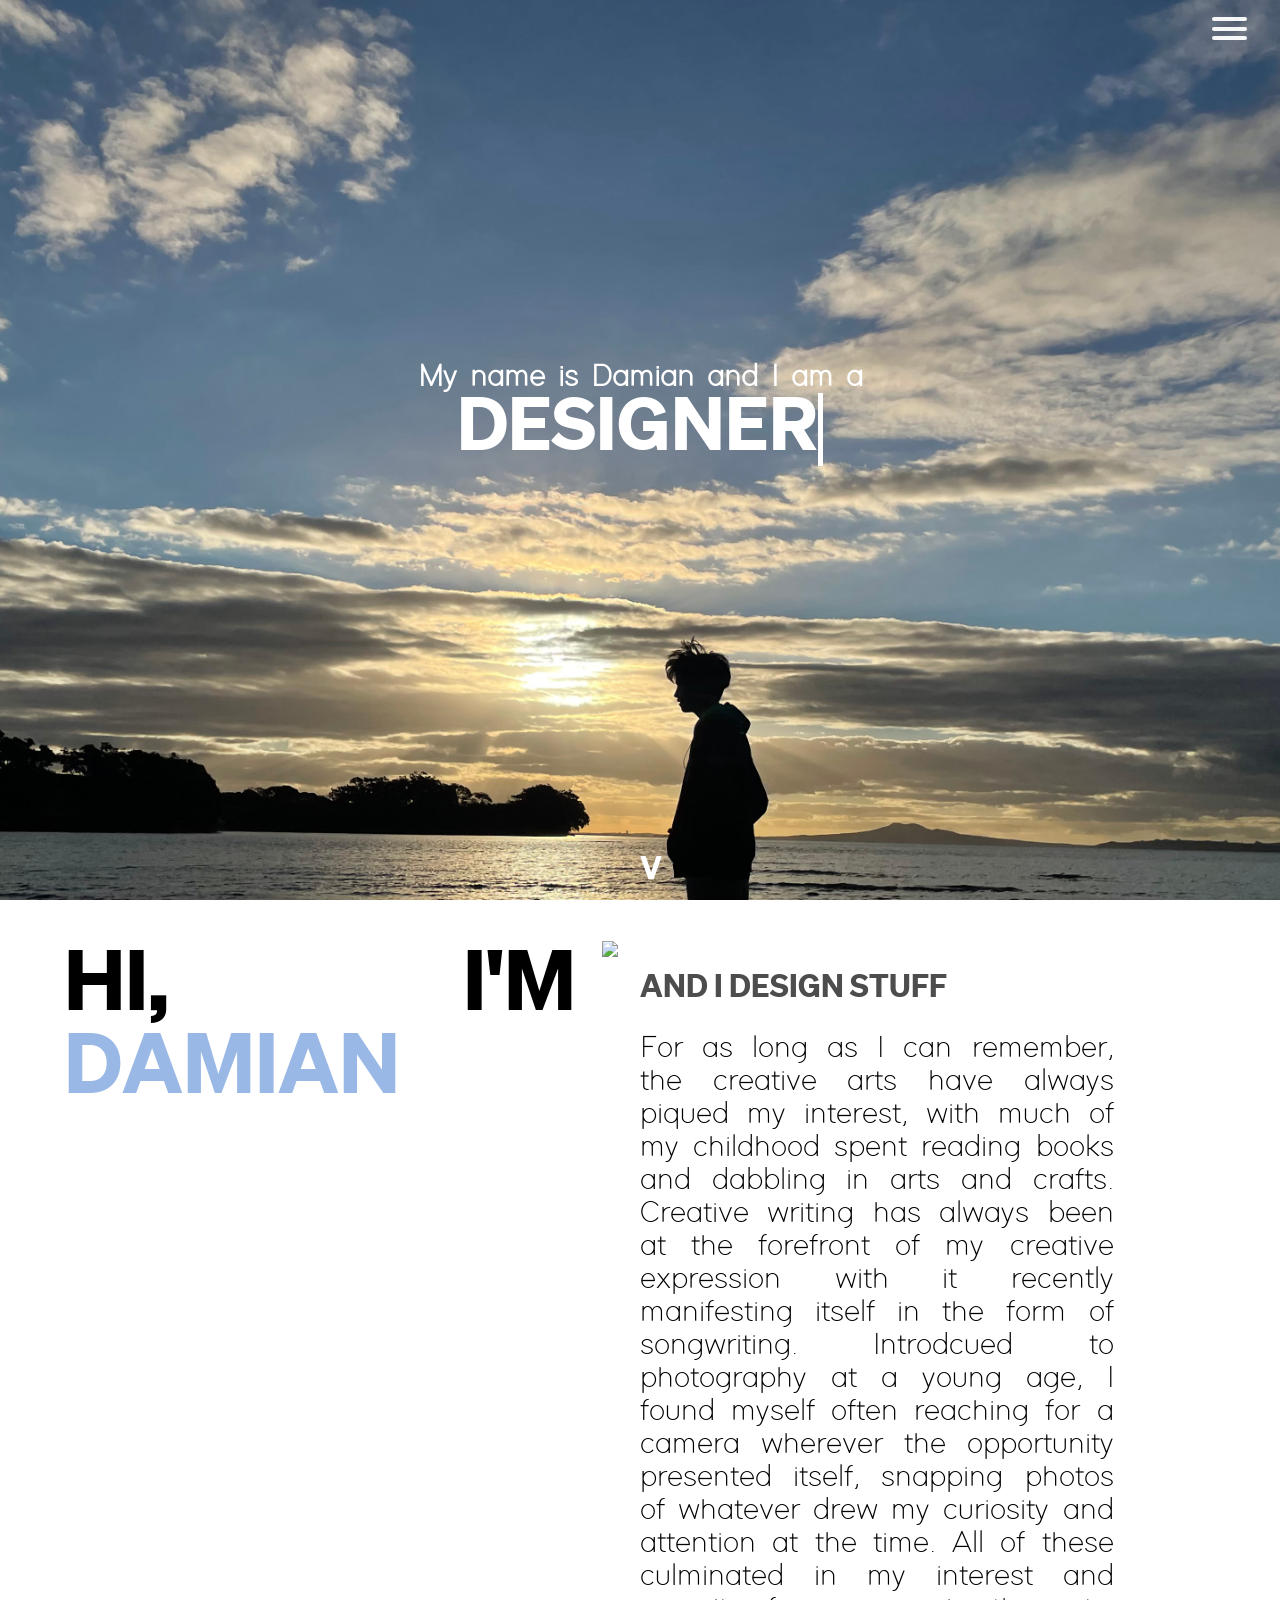
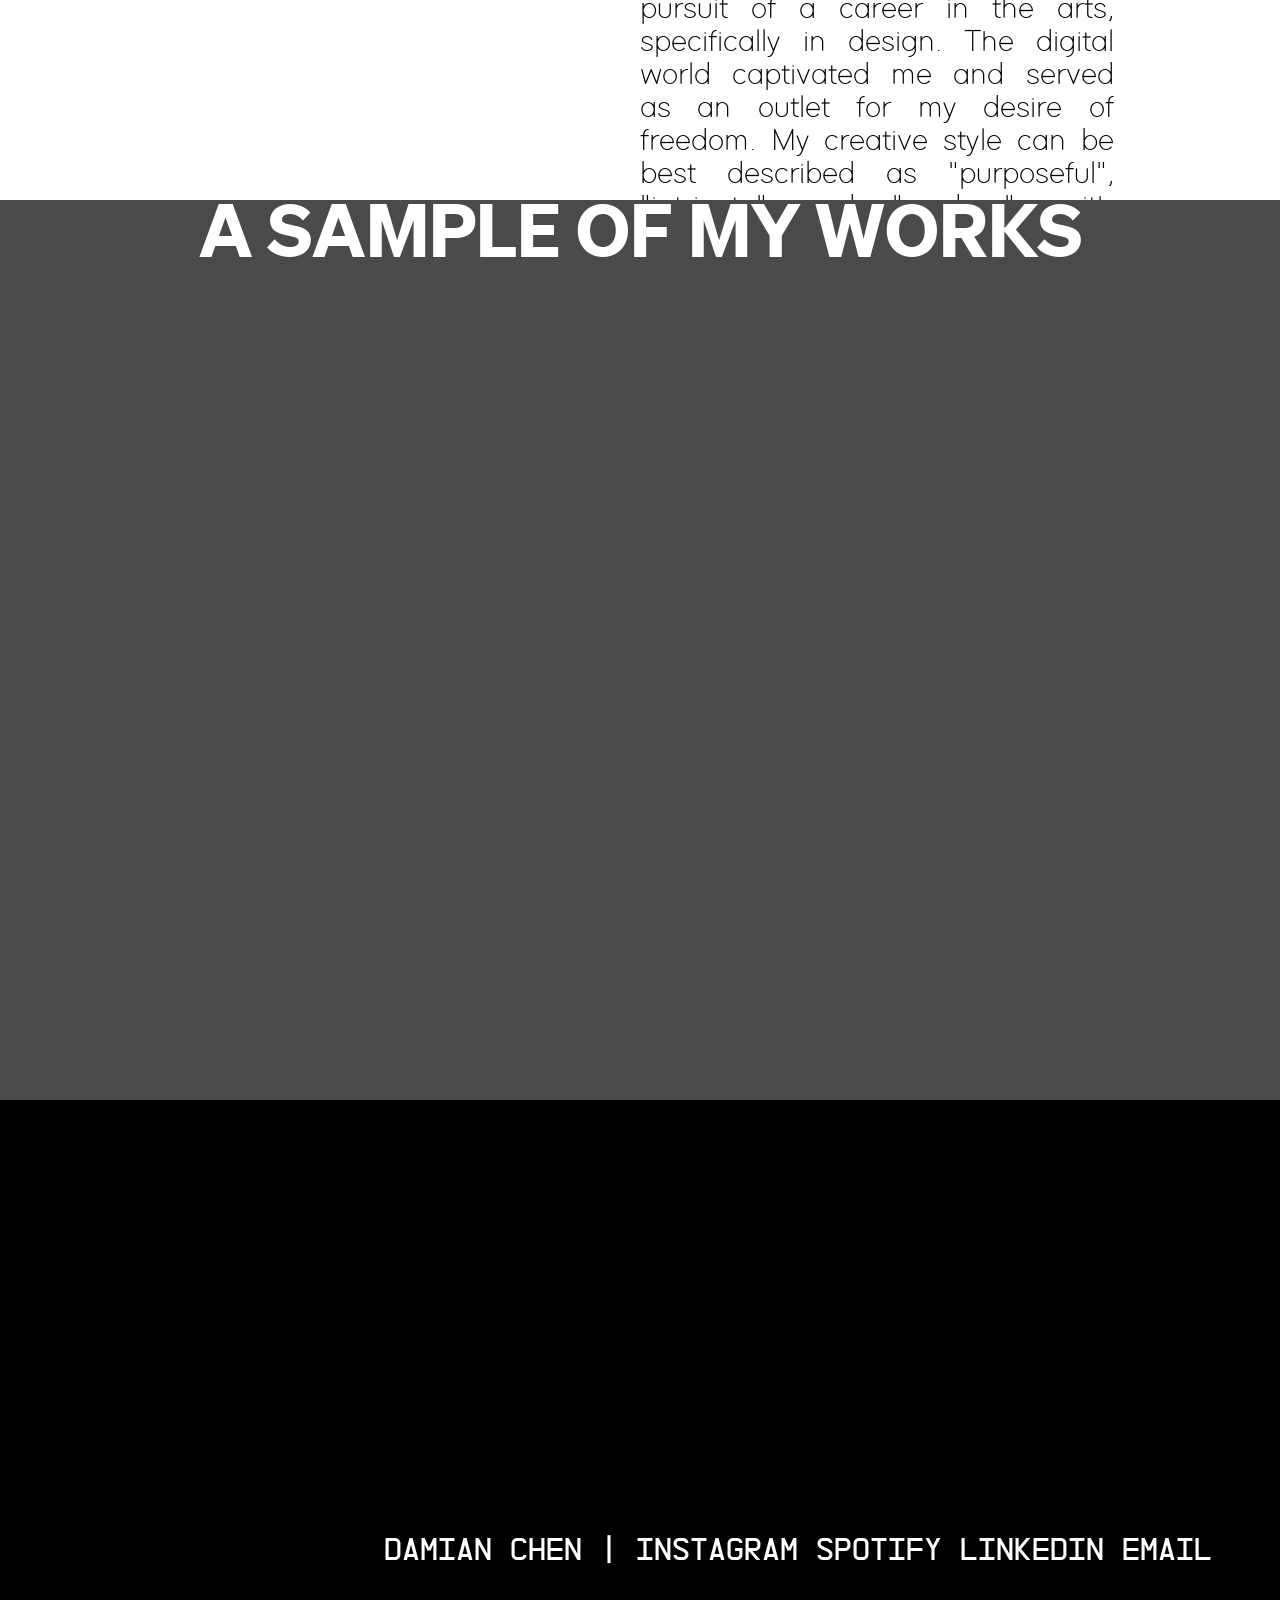
==== index.html @ aee3bdbc "fixed 16:9 aspect ration" ====
<!DOCTYPE html>
<html>

<head>
    <title>Home</title>
    <!--Import CSS-->
    <link rel="stylesheet" href="css/styles.css" type="text/css" charset="utf-8" />

    <!--Import Javascript-->
    <script src="jar/scripts.js"></script>
    <script src="https://ajax.googleapis.com/ajax/libs/jquery/1.10.2/jquery.min.js"></script>
    <meta name="viewport" content="width=device-width, initial-scale=1.0">
    
</head>

<body>
    
    <!--Navigation Bar--> 
    <nav class="navbar">
        <div class="navbar-container container">
            <input type="checkbox" name="" id="">
            <div class="hamburger-lines">
                <span class="line line1"></span>
                <span class="line line2"></span>
                <span class="line line3"></span>
            </div>
            <ul class="menu-items">
                <li><a href="#home">home</a></li>
                <li><a href="#about">about</a></li>
                <li><a href="#portfolio">portfolio</a></li>
                <li><a href="#contact">contact</a></li>
            </ul>
        </div>
    </nav>


        <div id="home">
            <img src="img/bg5.jpg">

            <div class="typewriter">
                <h2>My name is Damian and I am a</h2>                    
                <h1 class="typewrite" data-period="2000" data-type='[ "Designer", "Photographer", "Songwriter" ]'>
                    <span class="wrap"></span>
                </h1>

            <a href="#about">v</a> 

            </div>
        </div>


        <div id="about">
            <h1 style="width: 45vw;float:left;">Hi, I'm <span style="color:rgb(154, 184, 229); font-size: 8rem;">Damian</span></h1>

            <div style="width: 53vw;float: right;text-align: left">
                <img src="img/damian2.jpg">
            </div>

            <h2 style="width: 45vw;float:left;">and i design stuff</h2> 

            <div style="width: 42vw;float: left;">
                <div style="text-align: justify;
                            padding-left: 5vw;
                            padding-top: 3vh;
                            text-justify: inter-word;
                            font-family: 'modern_sanslight', sans-serif;
                            font-size: 3rem ;
                            color: rgb(0, 0, 0);">
                    For as long as I can remember, the creative arts have always piqued my interest,
                    with much of my childhood spent reading books and dabbling in arts and crafts.
                    Creative writing has always been at the forefront of my creative expression with
                    it recently manifesting itself in the form of songwriting. Introdcued to photography
                    at a young age, I found myself often reaching for a camera wherever the opportunity
                    presented itself, snapping photos of whatever drew my curiosity and attention at
                    the time. All of these culminated in my interest and pursuit of a career in the arts,                         
                    specifically in design. The digital world captivated me and served as an outlet for
                    my desire of freedom. My creative style can be best described as "purposeful", "intricate"
                    and "modern", with much care placed into the small and large details of whatever work I am 
                    producing.
                </div>

                <div style="padding-top: 5vh;">
                    <!--make these hyperlinks - call to action - link these to portfolio works-->
                    <h2 style="font-size: 6rem;">graphics photography songwriting</h2>
                </div>
            </div>  
        </div>


         <div id="portfolio">
            <h1>a sample of my works</h1>
        </div>


        <div id="contact">
            <div id="center">
                <div id="damian">Damian Chen | &nbsp;</div>
                    <div id="instagram">
                        <a href="https://www.instagram.com/d.amixn_/">Instagram &nbsp;</a>                             
                    </div>
                    <div id="spotify">
                        <a href="https://open.spotify.com/artist/0AL0ibVHFnLv26ipDTeo2K?si=dfeQWSMTRJqY_N1xGO5b5Q"">Spotify &nbsp;</a>
                    </div>
                    <div id="linkedin">
                        <a href="https://www.linkedin.com/in/damian-chen-1b262b254/">LinkedIn &nbsp;</a>
                    </div>    
                    <div id="email">
                        <a href="mailto:damianchen@outlook.co.nz">Email</a>
                    </div>      
            </div>
                                     
        </div>       


</body>

</html>
---- css/styles.css ----
/*Imported fonts*/
@font-face {
  font-family: 'hakuna_sans';
  src: url('../font/hakuna-sans-webfont.woff2') format('woff2'),
       url('../font/hakuna-sans-webfont.woff') format('woff');
  font-weight: normal;
  font-style: normal;

}

@font-face {
  font-family: 'modern_sanslight';
  src: url('../font/modernsans-light-webfont.woff2') format('woff2'),
       url('../font/modernsans-light-webfont.woff') format('woff');
  font-weight: normal;
  font-style: normal;

}




@font-face {
  font-family: 'nb_architekt_stdbold';
  src: url('../font/nbarchitektstd-bold-webfont.woff2') format('woff2'),
       url('../font/nbarchitektstd-bold-webfont.woff') format('woff');
  font-weight: normal;
  font-style: normal;

}




@font-face {
  font-family: 'nb_architekt_stdlight';
  src: url('../font/nbarchitektstd-light-webfont.woff2') format('woff2'),
       url('../font/nbarchitektstd-light-webfont.woff') format('woff');
  font-weight: normal;
  font-style: normal;

}




@font-face {
  font-family: 'nb_architekt_stdregular';
  src: url('font/nbarchitektstd-regular-webfont.woff2') format('woff2'),
       url('font/nbarchitektstd-regular-webfont.woff') format('woff');
  font-weight: normal;
  font-style: normal;

}




@font-face {
  font-family: 'nb_architekt_std_neuebold';
  src: url('../font/nbarchitektstdneue-bold-webfont.woff2') format('woff2'),
       url('../font/nbarchitektstdneue-bold-webfont.woff') format('woff');
  font-weight: normal;
  font-style: normal;

}




@font-face {
  font-family: 'nb_architekt_std_neuelight';
  src: url('../font/nbarchitektstdneue-light-webfont.woff2') format('woff2'),
       url('../font/nbarchitektstdneue-light-webfont.woff') format('woff');
  font-weight: normal;
  font-style: normal;

}




@font-face {
  font-family: 'nb_architekt_std_neueregular';
  src: url('../font/nbarchitektstdneue-regular-webfont.woff2') format('woff2'),
       url('../font/nbarchitektstdneue-regular-webfont.woff') format('woff');
  font-weight: normal;
  font-style: normal;

}

/*Actual Styles*/

::-webkit-scrollbar {
  width: 0px;
}

/* The sidebar menu */
*,
*::after,
*::before {
  box-sizing: border-box;
  padding: 0;
  margin: 0;
}

.html {
  font-size: 100%;
}

/* ............/navbar/............ */

.navbar input[type="checkbox"],

.menu-items {
  order: 2;
}

.menu-items li {
  font-family: 'nb_architekt_std_neuebold', sans-serif;
  text-align: right;
  list-style: none;
  margin-bottom: 0.5rem;
  font-size: 1.2rem;
}

.menu-items a {
  font-size: 1.8rem;
  margin-bottom: 0.5rem;
  font-family: 'nb_architekt_std_neuebold', sans-serif;
  text-decoration: none;
  color: rgb(255, 255, 255);
  font-weight: 500;
  transition: color 0.3s ease-in-out;
}

.menu-items a:hover {
  color: #969696;
  transition: color 0.3s ease-in-out;
}


/* ......../ media query /.......... */

  .navbar {
    position: fixed;
    top: 0%;
    right: 1%;
    opacity: 0.95;
  }

  .navbar-container input[type="checkbox"],
  .navbar-container .hamburger-lines {
    display: block;
  }

  .navbar-container {
    display: block;
    position: relative;
    height: 64px;
  }

  .navbar-container input[type="checkbox"] {
    position: absolute;
    display: block;
    height: 32px;
    width: 30px;
    top: 20px;
    right: 20px;
    z-index: 5;
    opacity: 0;
  }

  .navbar-container .hamburger-lines {
    display: block;
    height: 23px;
    width: 35px;
    position: absolute;
    top: 17px;
    right: 20px;
    z-index: 2;
    display: flex;
    flex-direction: column;
    justify-content: space-between;
  }

  .navbar-container .hamburger-lines .line {
    display: block;
    height: 4px;
    width: 100%;
    border-radius: 10px;
    background: rgb(255, 255, 255);
  }

  .navbar-container .hamburger-lines .line1 {
    transform-origin: 0% 0%;
    transition: transform 0.4s ease-in-out;
  }

  .navbar-container .hamburger-lines .line2 {
    transition: transform 0.2s ease-in-out;
  }

  .navbar-container .hamburger-lines .line3 {
    transform-origin: 0% 100%;
    transition: transform 0.4s ease-in-out;
  }

  .navbar .menu-items {
    position: relative;
    padding-top: 10vh;
    height: 100vh;
    transform: translate(20vw);
    display: flex;
    flex-direction: column;
    transition: transform 0.5s ease-in-out;
  }

  .navbar .menu-items li {
    margin-bottom: 1.5rem;
    font-size: 1.3rem;
    font-weight: 500;
  }


  .navbar-container input[type="checkbox"]:checked ~ .menu-items {
    transform: translateX(-2vw);
  }

  .navbar-container input[type="checkbox"]:checked ~ .hamburger-lines .line1 {
    transform: rotate(35deg);
  }

  .navbar-container input[type="checkbox"]:checked ~ .hamburger-lines .line2 {
    transform: scaleY(0);
  }

  .navbar-container input[type="checkbox"]:checked ~ .hamburger-lines .line3 {
    transform: rotate(-35deg);
  }

  
  html {
    font-size: 65%;
    scroll-behavior: smooth;
  }

  .navbar .menu-items li{
      font-size: 1.6rem;
  }

  .navbar .menu-items li {
    margin-bottom: 2.5rem;
    font-size: 1.8rem;
    font-weight: 500;
  }


* { color:#fff; 
  text-decoration: none; 
  font-family: 'hakuna_sans'; 
  text-align: center;
  font-size: 7rem;
}



.typewriter {
  position: absolute;
  align-content: center;
  justify-content: center;
  margin: auto;
  width: 100%;
  top: 40vh;

}

.typewriter h2 {
  font-family: 'modern_sanslight', sans-serif;
  font-size: 3rem;
}

body {
  width: 0%;
  height: 0%;
  z-index: -2;
}

#home {
  overflow-x: hidden;
  overflow-y: hidden;
  background-color: rgba(0, 0, 0, 0.8);
  position: relative;
  z-index: -1;
  width: 100vw;
  height: 100vh;
}

#home a {
  font-size: 3rem;
  position: absolute;
  top: 55vh;
}

#home img {
  height: 100vh;
  overflow: hidden;
  -webkit-transform: scale(1.5);
  transform: 1.3;
  -webkit-transform-origin: top;
  transform-origin: top;
}

#about {
  overflow-x: hidden;
  overflow-y: hidden;
  background-color: rgb(255, 255, 255);
  width: 100vw;
  height: 100vh;
  position: relative;
  z-index: -1;
}

#about h1 {
  text-align: justify;
  text-justify: inter-word;
  color: rgb(0, 0, 0);
  padding-left: 5vw;
  padding-top: 5vh;
  font-size: 8rem
}

#about h2 {
  text-align: justify;
  text-justify: inter-word;
  color: rgb(77, 77, 77);
  padding-left: 5vw;
  font-size: 3rem;
}

#about p {
	font-family: 'modern_sanslight', sans-serif;
	font-size: 2rem ;
	color: rgb(0, 0, 0);
	padding-left: 5vw;
	padding-top: 2vh;
}

#about img {
  position: relative;
  width: 65vw;
  overflow: hidden;
  object-position: top -35vh left -12vw;
  object-fit: cover
}


#portfolio {
  background-color: rgba(29, 29, 29, 0.8);
  width: 100vw;
  height: 100vh;
  position: relative;
  align-content: left;
  z-index: -1;
}

#contact {
  background-color: rgb(0, 0, 0);
  width: 100vw;
  height: 100vh;
  position: relative;
  text-align: center;
  z-index: -1;
}
#center {
  padding-top: 48vh;
}

#damian {
  padding-left: 30vw;
  float: left;
  font-size: 3rem;
  font-family: 'nb_architekt_std_neuebold', sans-serif;
  color: rgb(255, 255, 255);
}

#instagram a {
  float: left;
  font-size: 3rem;
  font-family: 'nb_architekt_std_neuebold', sans-serif;
  color: rgb(255, 255, 255);
}

#instagram a:hover {
  font-size: 3rem;
  font-family: 'nb_architekt_std_neuebold', sans-serif;
  background: -webkit-linear-gradient(180deg,orange , rgb(243, 29, 172));
  -webkit-background-clip: text;
  -webkit-text-fill-color: transparent;
}

#spotify a {
  float: left;
  font-size: 3rem;
  font-family: 'nb_architekt_std_neuebold', sans-serif;
  color: rgb(255, 255, 255);
}

#spotify a:hover {
  font-size: 3rem;
  font-family: 'nb_architekt_std_neuebold', sans-serif;
  color: rgb(101, 212, 110);
}

#linkedin a {
  float: left;
  font-size: 3rem;
  font-family: 'nb_architekt_std_neuebold', sans-serif;
  color: rgb(255, 255, 255);
}


#linkedin a:hover {
  font-size: 3rem;
  font-family: 'nb_architekt_std_neuebold', sans-serif;
  color: rgb(88, 126, 187);
}

#email a {
  float: left;
  font-size: 3rem;
  font-family: 'nb_architekt_std_neuebold', sans-serif;
  color: rgb(255, 255, 255);
}


#email a:hover {
  font-size: 3rem;
  font-family: 'nb_architekt_std_neuebold', sans-serif;
  background: -webkit-linear-gradient(0deg,rgb(230, 230, 230) , rgb(70, 70, 70));
  -webkit-background-clip: text;
  -webkit-text-fill-color: transparent;
}

#contact p {
	font-family: 'modern_sanslight', sans-serif;
	font-size: 2rem ;
	color: rgb(50, 50, 50);
	text-align: left;
	padding-left: 5vw;
	padding-top: 5vh;
}
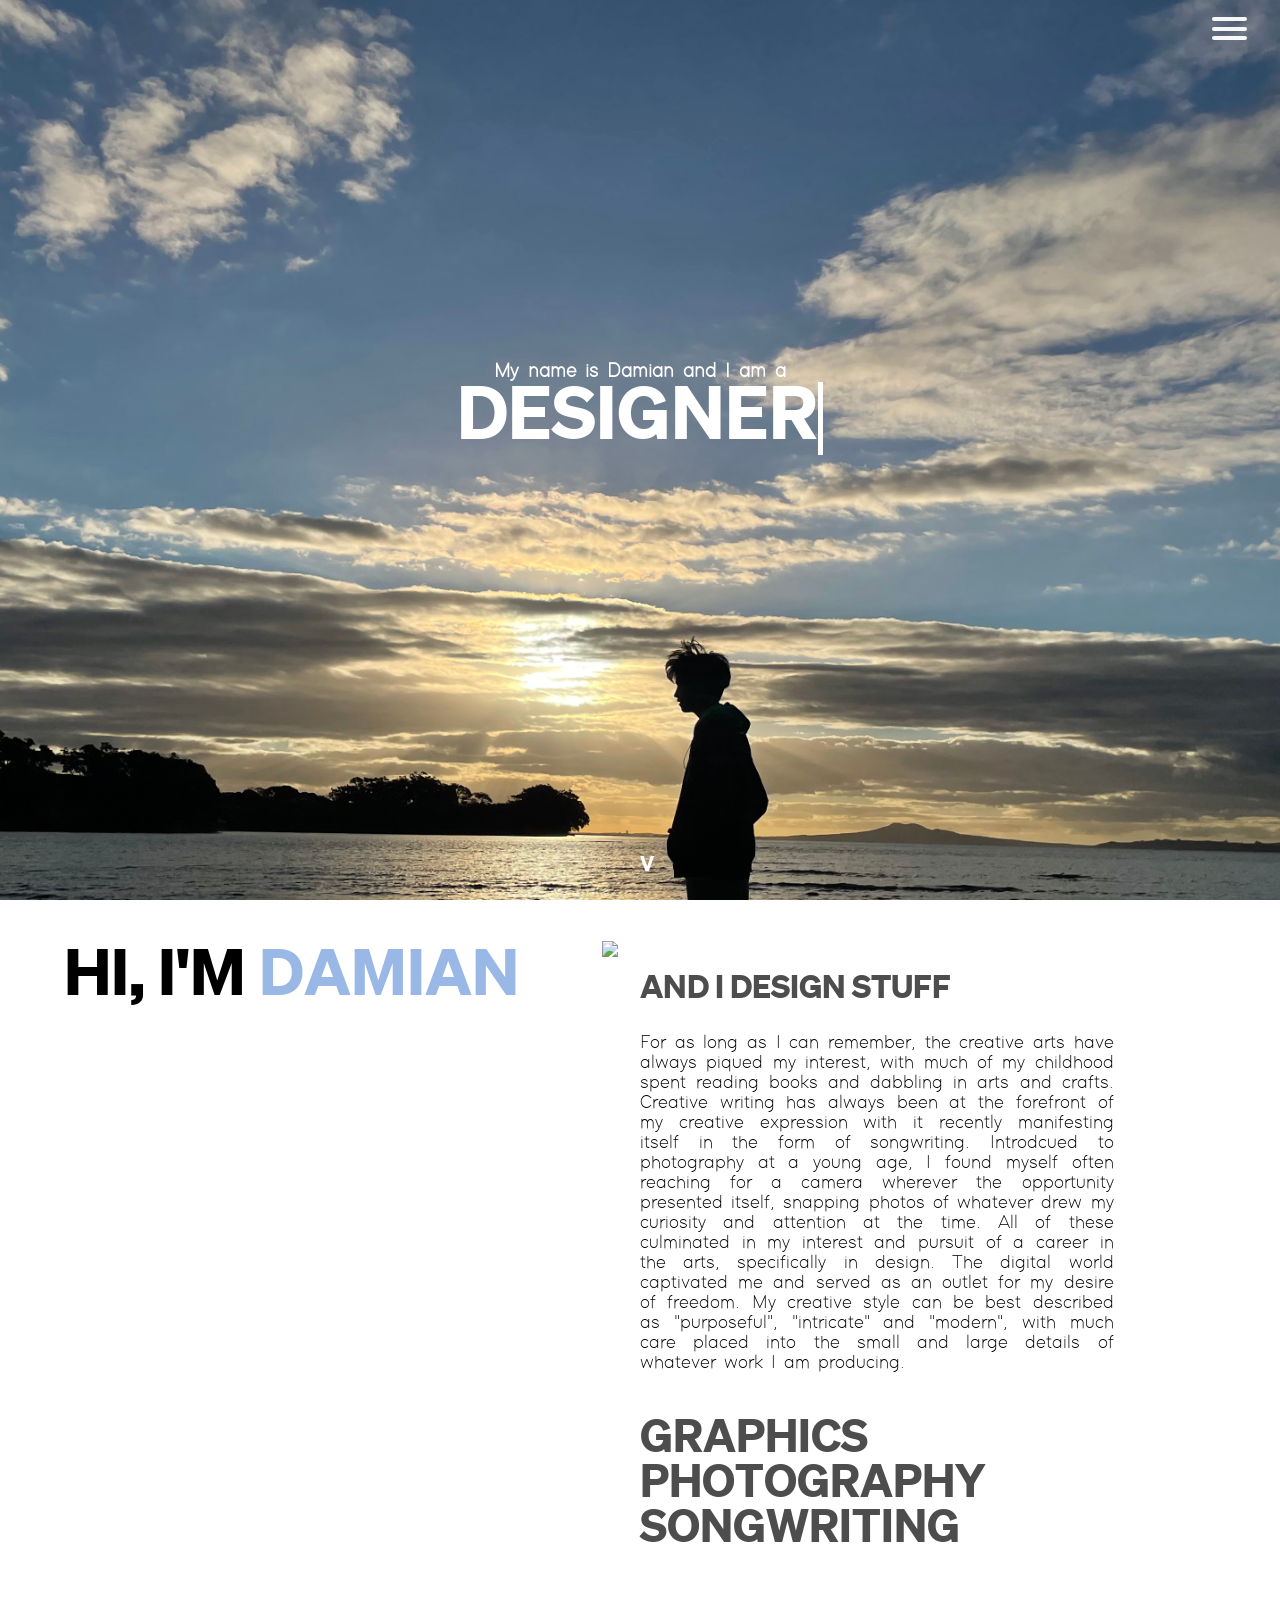
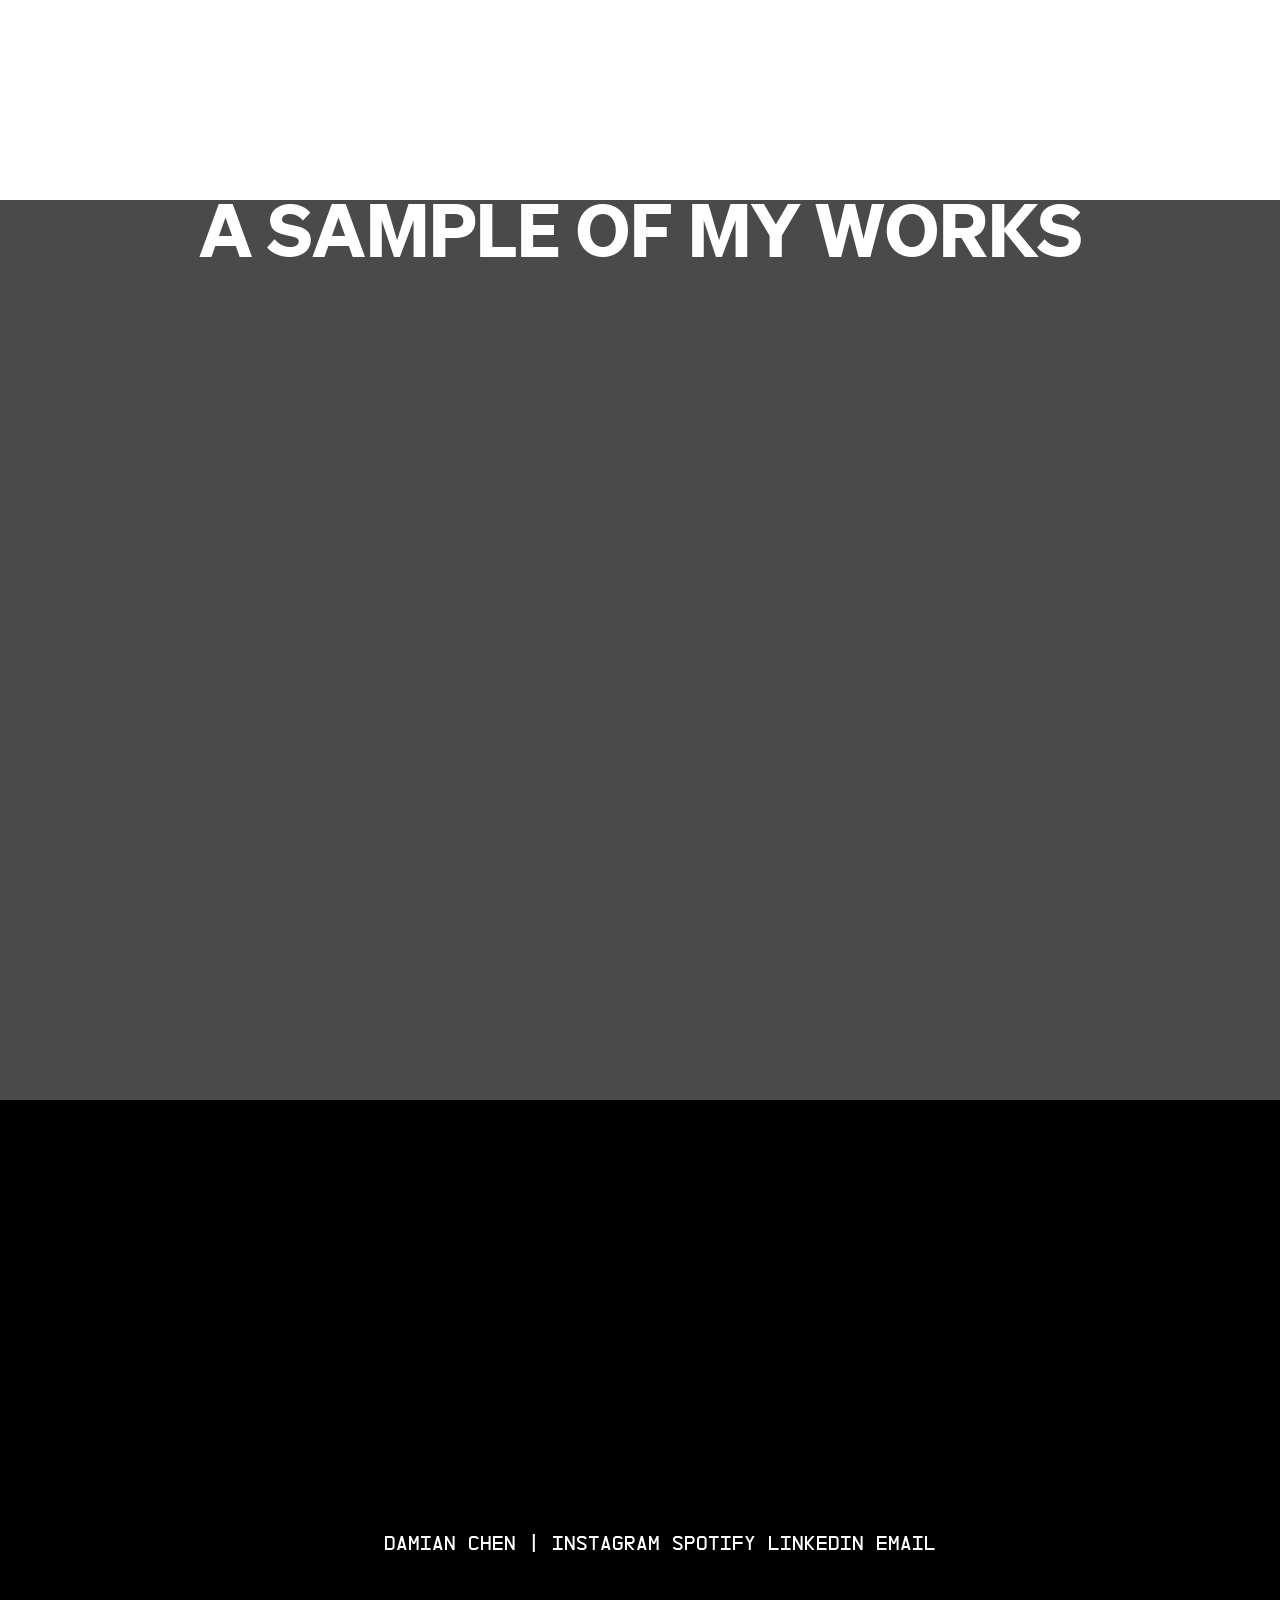
==== commit 91f704e7: "fixed text scaling" ====
--- a/index.html
+++ b/index.html
@@ -50,7 +50,7 @@
 
 
         <div id="about">
-            <h1 style="width: 45vw;float:left;">Hi, I'm <span style="color:rgb(154, 184, 229); font-size: 8rem;">Damian</span></h1>
+            <h1 style="width: 45vw;float:left;">Hi, I'm <span style="color:rgb(154, 184, 229); font-size: 5vw;">Damian</span></h1>
 
             <div style="width: 53vw;float: right;text-align: left">
                 <img src="img/damian2.jpg">
@@ -64,7 +64,7 @@
                             padding-top: 3vh;
                             text-justify: inter-word;
                             font-family: 'modern_sanslight', sans-serif;
-                            font-size: 3rem ;
+                            font-size: 1.5vw ;
                             color: rgb(0, 0, 0);">
                     For as long as I can remember, the creative arts have always piqued my interest,
                     with much of my childhood spent reading books and dabbling in arts and crafts.
@@ -81,7 +81,7 @@
 
                 <div style="padding-top: 5vh;">
                     <!--make these hyperlinks - call to action - link these to portfolio works-->
-                    <h2 style="font-size: 6rem;">graphics photography songwriting</h2>
+                    <h2 style="font-size: 3.5vw;">graphics photography songwriting</h2>
                 </div>
             </div>  
         </div>
--- a/css/styles.css
+++ b/css/styles.css
@@ -120,13 +120,13 @@
   font-family: 'nb_architekt_std_neuebold', sans-serif;
   text-align: right;
   list-style: none;
-  margin-bottom: 0.5rem;
+  margin-bottom: 0.5vh;
   font-size: 1.2rem;
 }
 
 .menu-items a {
-  font-size: 1.8rem;
-  margin-bottom: 0.5rem;
+  font-size: 2rem;
+  margin-bottom: 0.5vh;
   font-family: 'nb_architekt_std_neuebold', sans-serif;
   text-decoration: none;
   color: rgb(255, 255, 255);
@@ -217,8 +217,8 @@
   }
 
   .navbar .menu-items li {
-    margin-bottom: 1.5rem;
-    font-size: 1.3rem;
+    margin-bottom: 1.5vh;
+    font-size: 1.6vw;
     font-weight: 500;
   }
 
@@ -246,12 +246,12 @@
   }
 
   .navbar .menu-items li{
-      font-size: 1.6rem;
+      font-size: 2rem;
   }
 
   .navbar .menu-items li {
-    margin-bottom: 2.5rem;
-    font-size: 1.8rem;
+    margin-bottom: 3vh;
+    font-size: 2rem;
     font-weight: 500;
   }
 
@@ -277,7 +277,7 @@
 
 .typewriter h2 {
   font-family: 'modern_sanslight', sans-serif;
-  font-size: 3rem;
+  font-size: 1.6vw;
 }
 
 body {
@@ -297,7 +297,7 @@
 }
 
 #home a {
-  font-size: 3rem;
+  font-size: 1.6vw;
   position: absolute;
   top: 55vh;
 }
@@ -327,7 +327,7 @@
   color: rgb(0, 0, 0);
   padding-left: 5vw;
   padding-top: 5vh;
-  font-size: 8rem
+  font-size: 5vw
 }
 
 #about h2 {
@@ -335,7 +335,7 @@
   text-justify: inter-word;
   color: rgb(77, 77, 77);
   padding-left: 5vw;
-  font-size: 3rem;
+  font-size: 2.5vw;
 }
 
 #about p {
@@ -379,20 +379,20 @@
 #damian {
   padding-left: 30vw;
   float: left;
-  font-size: 3rem;
+  font-size: 1.6vw;
   font-family: 'nb_architekt_std_neuebold', sans-serif;
   color: rgb(255, 255, 255);
 }
 
 #instagram a {
   float: left;
-  font-size: 3rem;
+  font-size: 1.6vw;
   font-family: 'nb_architekt_std_neuebold', sans-serif;
   color: rgb(255, 255, 255);
 }
 
 #instagram a:hover {
-  font-size: 3rem;
+  font-size: 1.6vw;
   font-family: 'nb_architekt_std_neuebold', sans-serif;
   background: -webkit-linear-gradient(180deg,orange , rgb(243, 29, 172));
   -webkit-background-clip: text;
@@ -401,41 +401,41 @@
 
 #spotify a {
   float: left;
-  font-size: 3rem;
+  font-size: 1.6vw;
   font-family: 'nb_architekt_std_neuebold', sans-serif;
   color: rgb(255, 255, 255);
 }
 
 #spotify a:hover {
-  font-size: 3rem;
+  font-size: 1.6vw;
   font-family: 'nb_architekt_std_neuebold', sans-serif;
   color: rgb(101, 212, 110);
 }
 
 #linkedin a {
   float: left;
-  font-size: 3rem;
+  font-size: 1.6vw;
   font-family: 'nb_architekt_std_neuebold', sans-serif;
   color: rgb(255, 255, 255);
 }
 
 
 #linkedin a:hover {
-  font-size: 3rem;
+  font-size: 1.6vw;
   font-family: 'nb_architekt_std_neuebold', sans-serif;
   color: rgb(88, 126, 187);
 }
 
 #email a {
   float: left;
-  font-size: 3rem;
+  font-size: 1.6vw;
   font-family: 'nb_architekt_std_neuebold', sans-serif;
   color: rgb(255, 255, 255);
 }
 
 
 #email a:hover {
-  font-size: 3rem;
+  font-size: 1.6vw;
   font-family: 'nb_architekt_std_neuebold', sans-serif;
   background: -webkit-linear-gradient(0deg,rgb(230, 230, 230) , rgb(70, 70, 70));
   -webkit-background-clip: text;
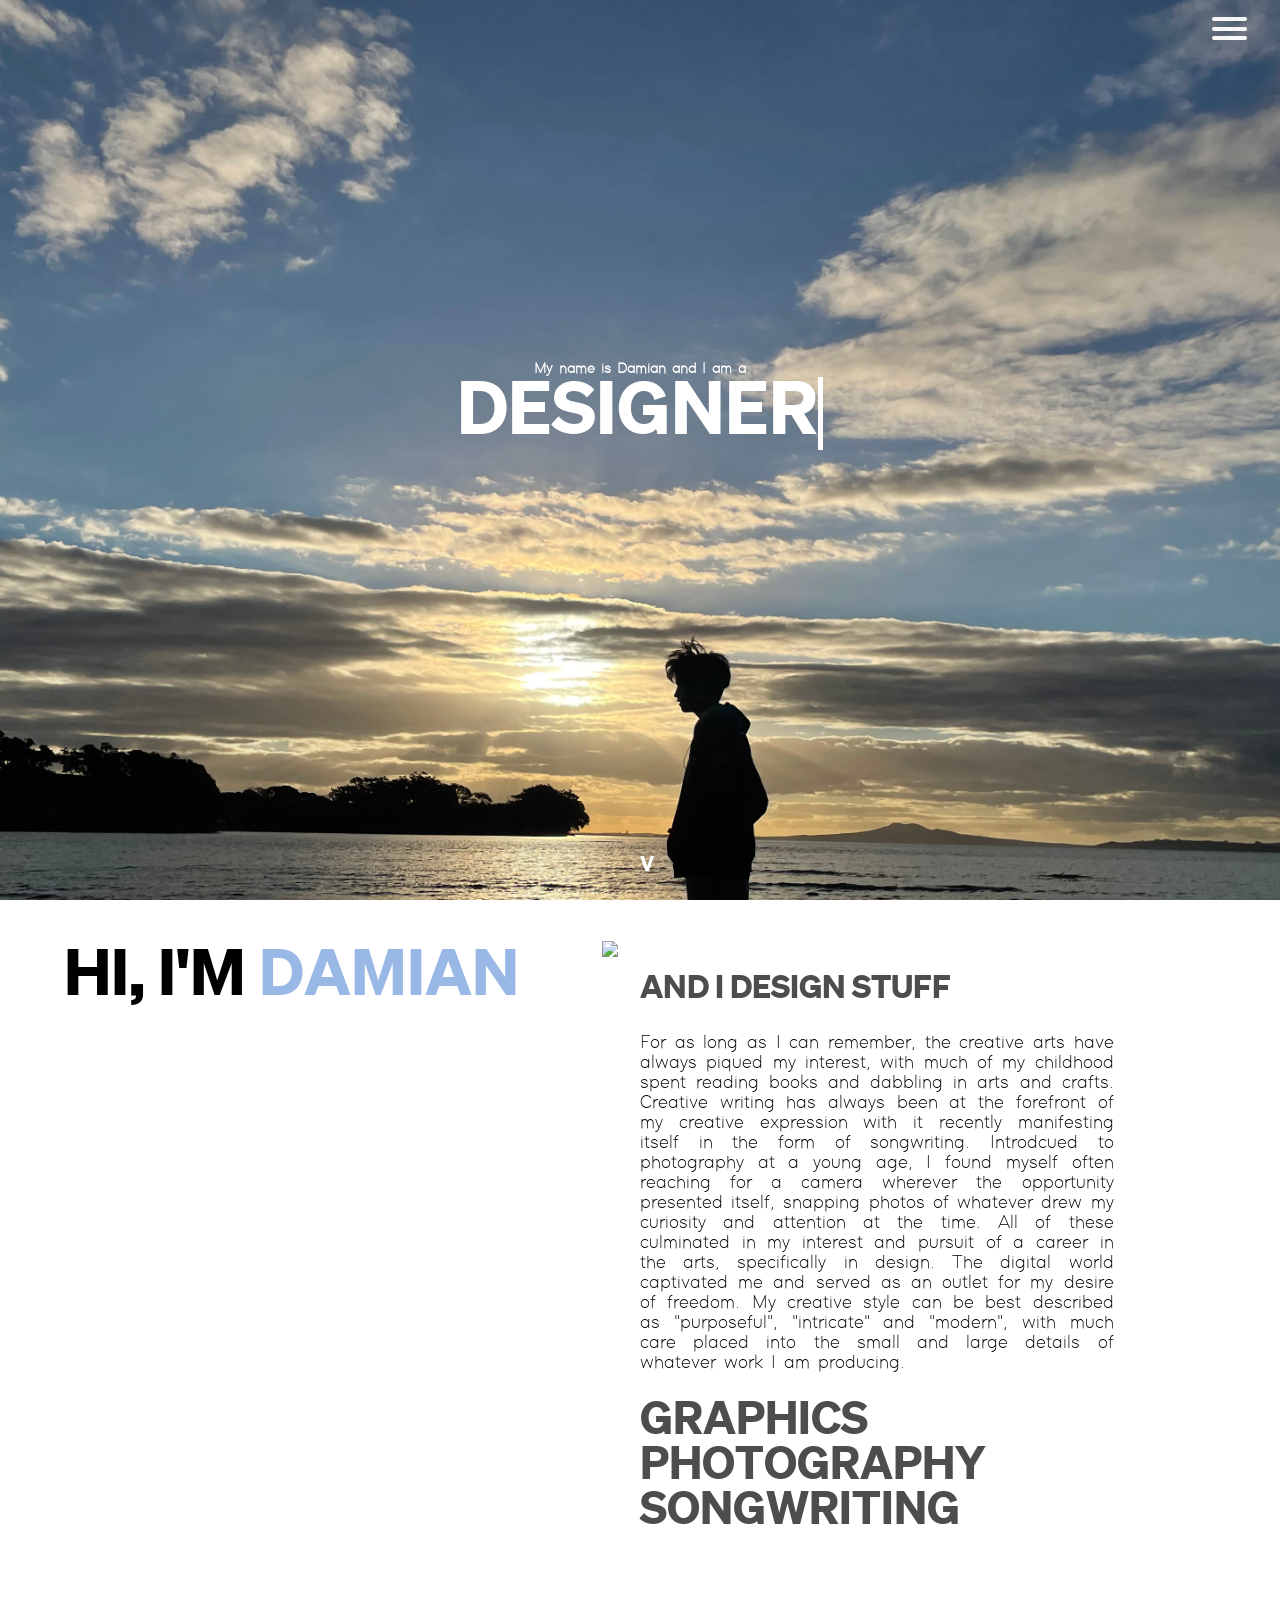
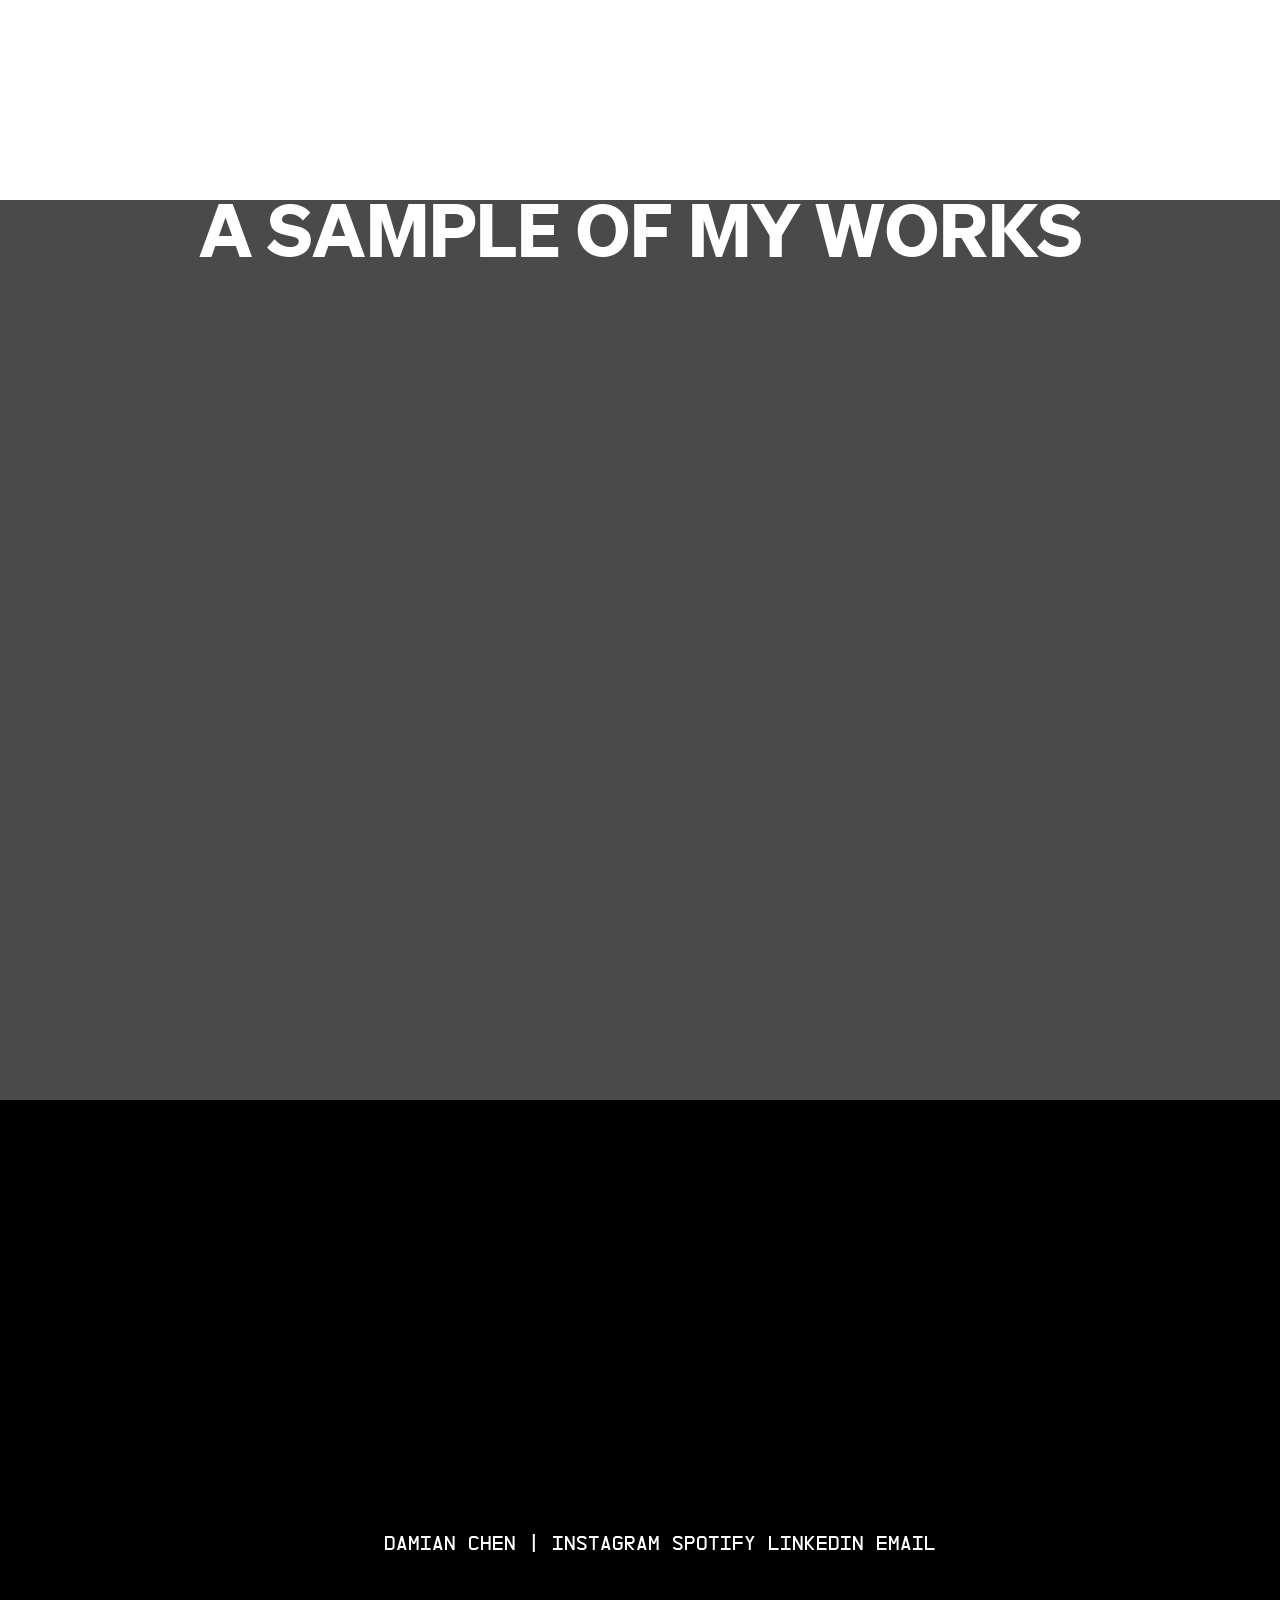
==== commit 6aed6caa: "about me section padding update" ====
--- a/index.html
+++ b/index.html
@@ -79,7 +79,7 @@
                     producing.
                 </div>
 
-                <div style="padding-top: 5vh;">
+                <div style="padding-top: 3vh;">
                     <!--make these hyperlinks - call to action - link these to portfolio works-->
                     <h2 style="font-size: 3.5vw;">graphics photography songwriting</h2>
                 </div>
--- a/css/styles.css
+++ b/css/styles.css
@@ -277,7 +277,7 @@
 
 .typewriter h2 {
   font-family: 'modern_sanslight', sans-serif;
-  font-size: 1.6vw;
+  font-size: 1.2vw;
 }
 
 body {
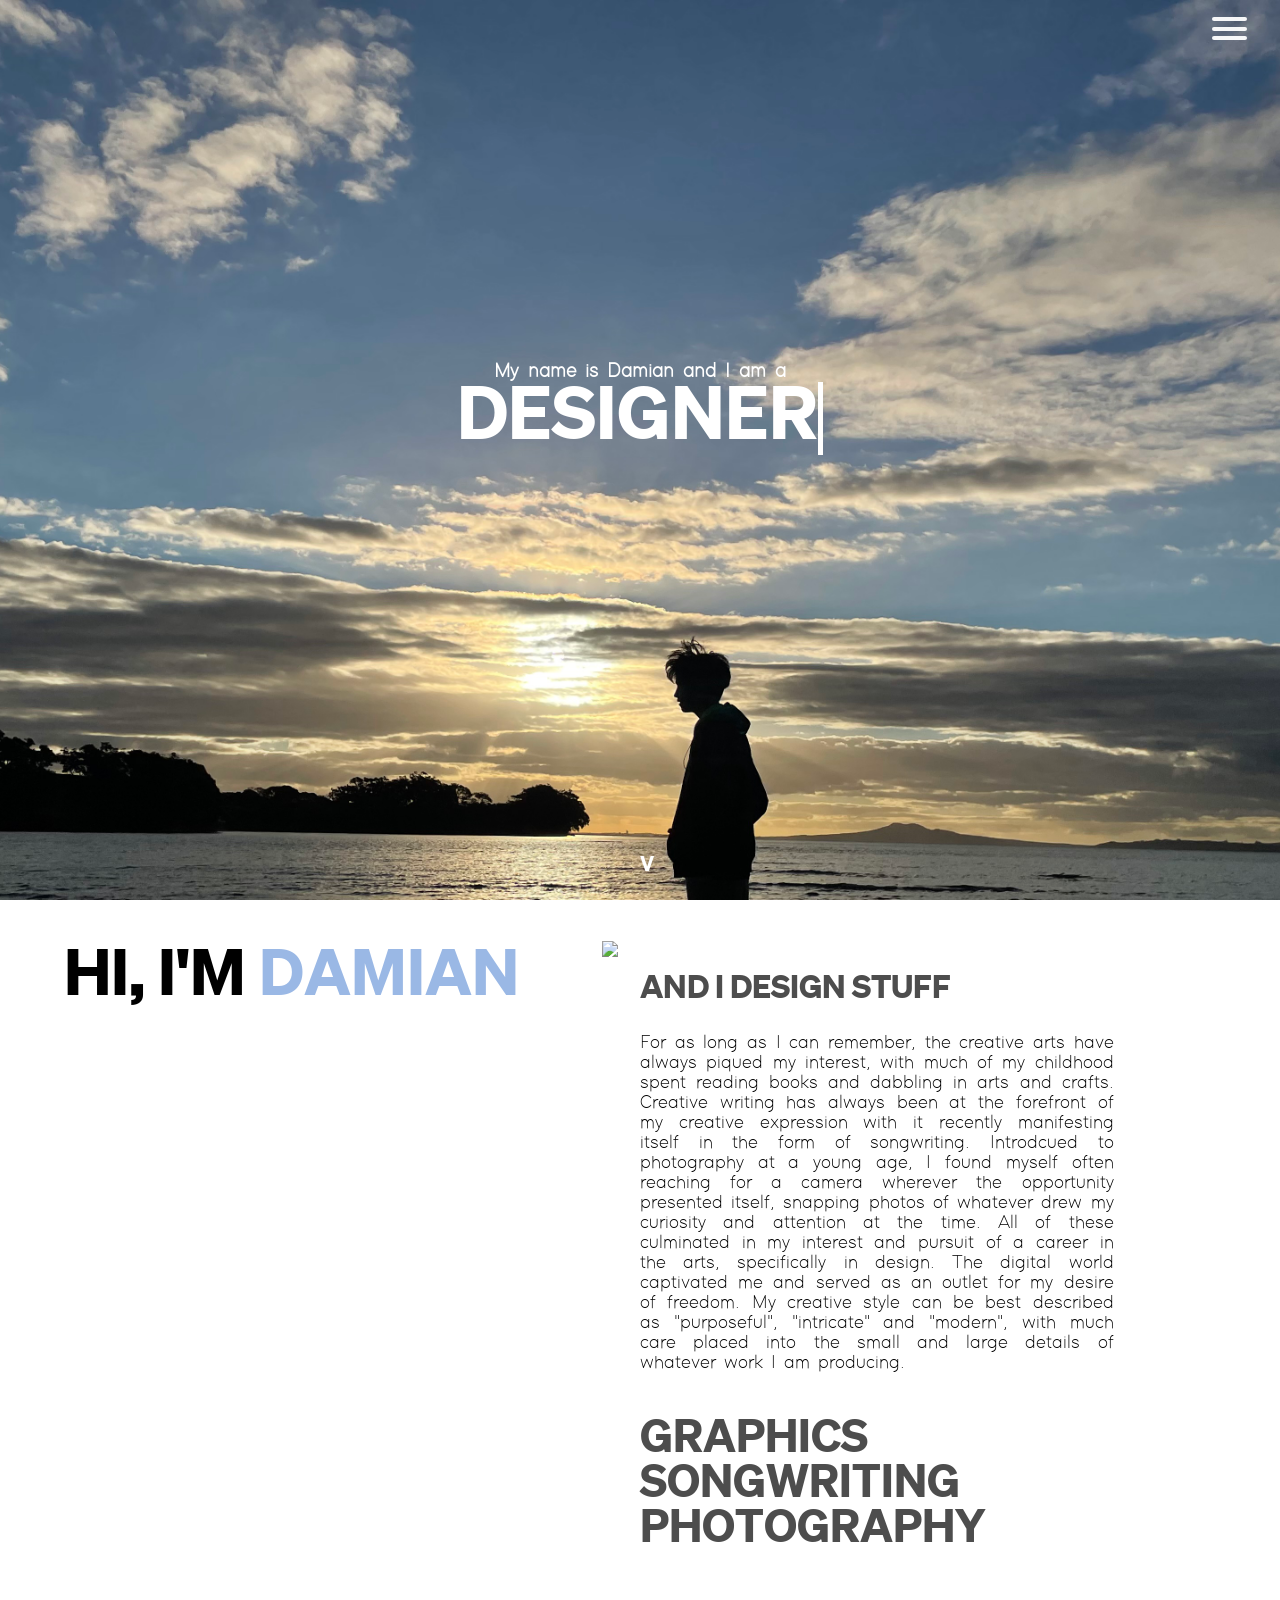
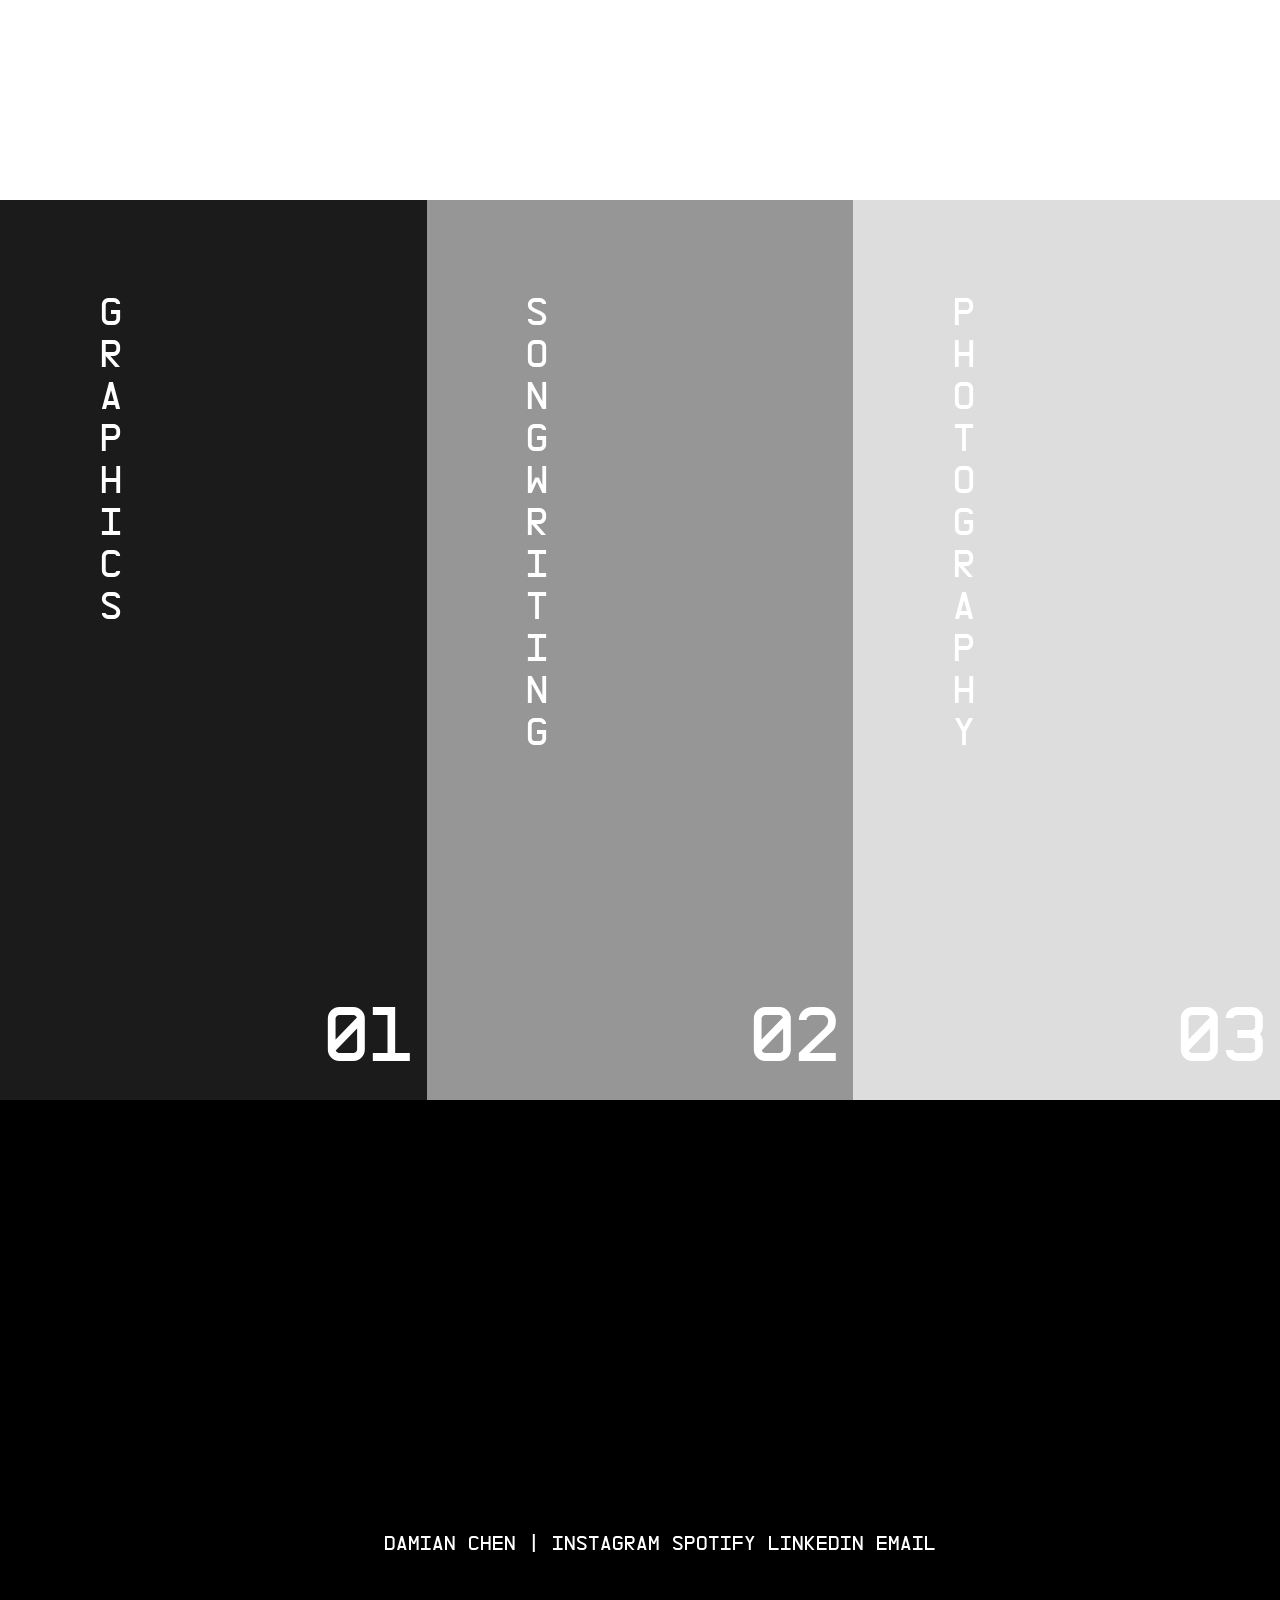
==== commit 7454a210: "collums in portfolio section" ====
--- a/index.html
+++ b/index.html
@@ -79,16 +79,35 @@
                     producing.
                 </div>
 
-                <div style="padding-top: 3vh;">
+                <div style="padding-top: 5vh;">
                     <!--make these hyperlinks - call to action - link these to portfolio works-->
-                    <h2 style="font-size: 3.5vw;">graphics photography songwriting</h2>
+                    <h2 style="font-size: 3.5vw;">graphics songwriting photography</h2>
                 </div>
             </div>  
         </div>
 
 
          <div id="portfolio">
-            <h1>a sample of my works</h1>
+            <div class="column">
+                <div id="left">
+                    <h1>graphics</h1>
+                    <h2>01</h2>
+                </div>
+            </div>
+
+            <div class="column">
+                <div id="middle">
+                    <h1>songwriting<h1>
+                    <h2>02</h2>
+                </div>
+            </div>
+
+            <div class="column">
+                <div id="right">
+                    <h1>photography</h1>
+                    <h2>03</h2>
+                </div>
+            </div>
         </div>
 
 
--- a/css/styles.css
+++ b/css/styles.css
@@ -277,7 +277,7 @@
 
 .typewriter h2 {
   font-family: 'modern_sanslight', sans-serif;
-  font-size: 1.2vw;
+  font-size: 1.6vw;
 }
 
 body {
@@ -362,6 +362,69 @@
   position: relative;
   align-content: left;
   z-index: -1;
+}
+
+.column {
+  position: relative;
+  overflow: hidden;
+  float: left;
+  width: 33.33vw;
+  writing-mode: vertical-lr;
+  text-orientation: upright;
+}
+
+.column h1 {
+  padding-top: 10vh;
+  padding-left: 7vw;
+  font-family: 'nb_architekt_std_neuebold', sans-serif;
+  font-size: 3vw;
+  text-align: left;
+}
+
+#left {
+  width: 33.33vw;
+  height: 100vh;
+  background-color: rgb(27, 27, 27);
+}
+
+#left h2{
+  font-family: 'nb_architekt_std_neuebold', sans-serif;
+  font-size: 6vw;
+  writing-mode: horizontal-tb;
+  padding-left: 15vw;
+  padding-top: 88vh;
+  float: none;
+}
+
+#middle {
+  width: 33.33vw;
+  height: 100vh;
+  background-color: #969696;
+}
+
+#middle h2{
+  font-family: 'nb_architekt_std_neuebold', sans-serif;
+  font-size: 6vw;
+  writing-mode: horizontal-tb;
+  padding-left: 8vw;
+  padding-top: 88vh;
+  float: none;
+}
+
+
+#right {
+  width: 33.33vw;
+  height: 100vh;
+  background-color: rgb(221, 221, 221);
+}
+
+#right h2{
+  font-family: 'nb_architekt_std_neuebold', sans-serif;
+  font-size: 6vw;
+  writing-mode: horizontal-tb;
+  padding-left: 15vw;
+  padding-top: 88vh;
+  float: none;
 }
 
 #contact {
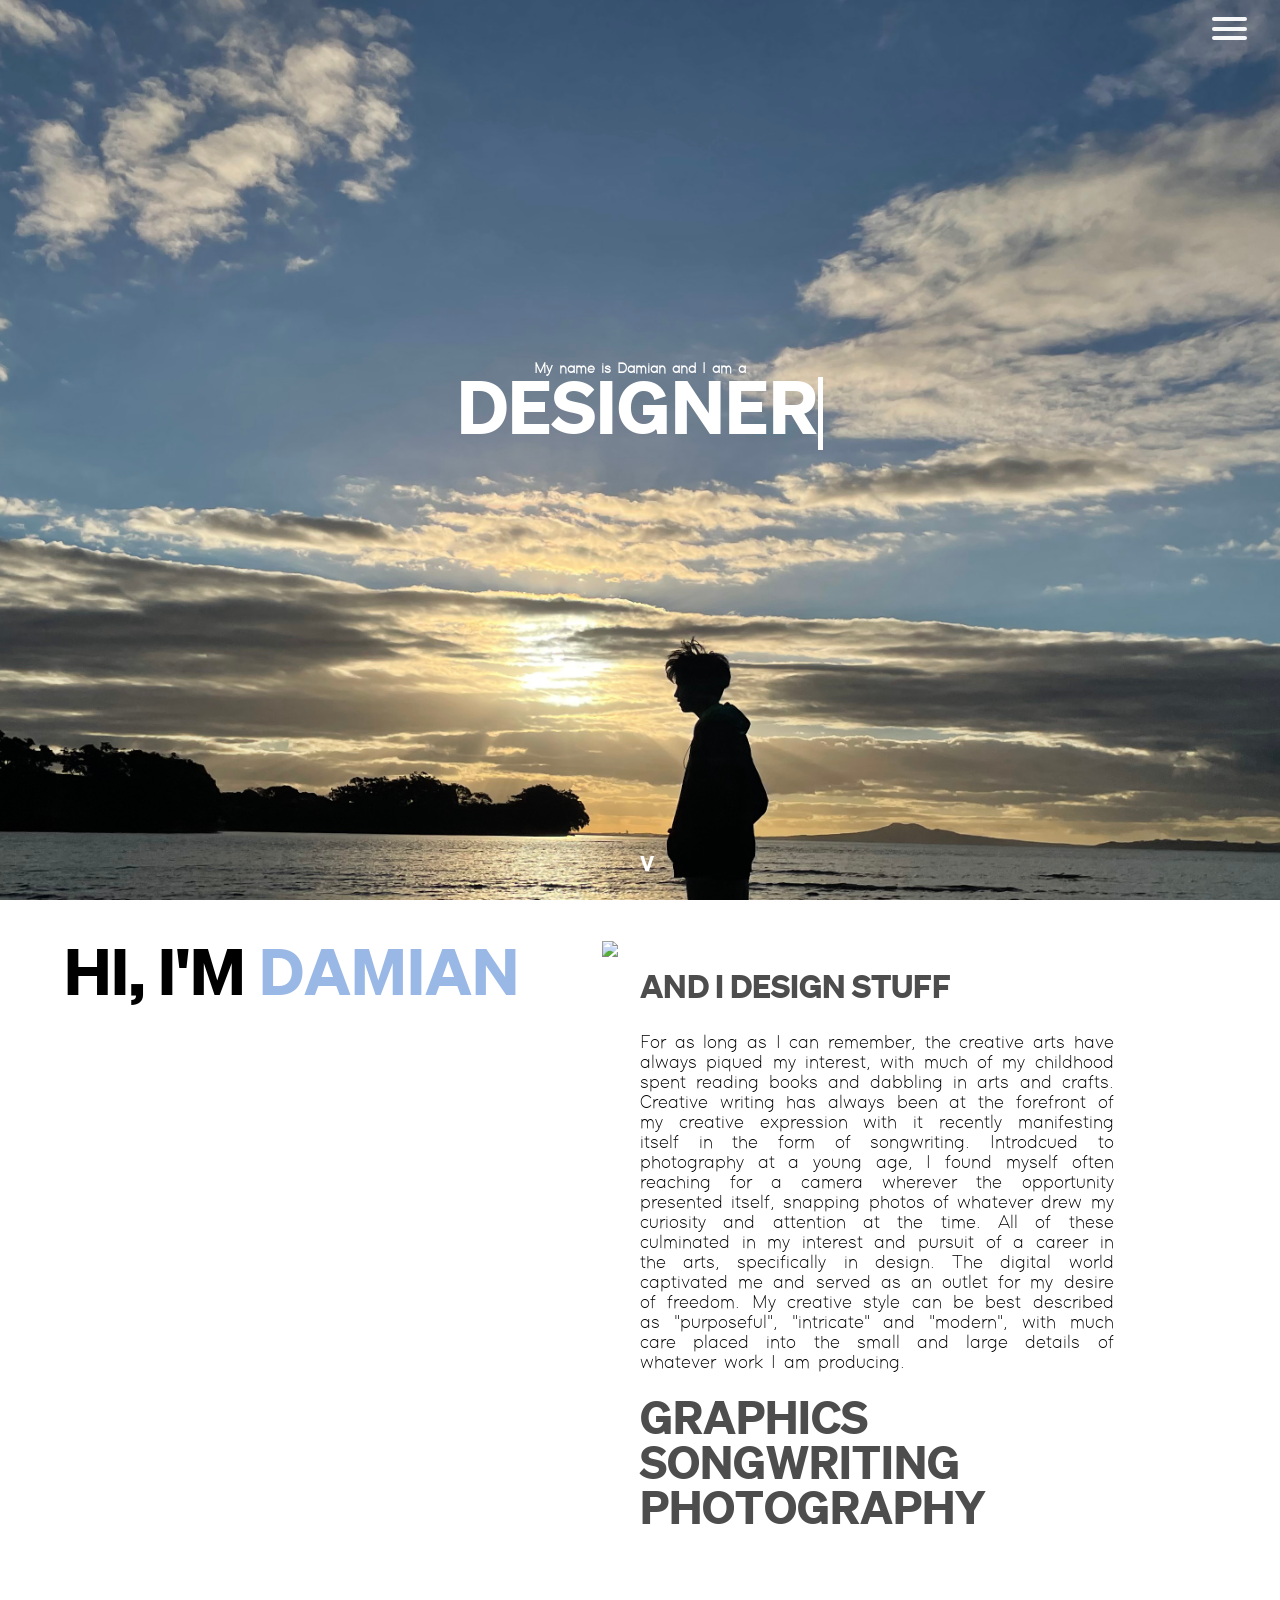
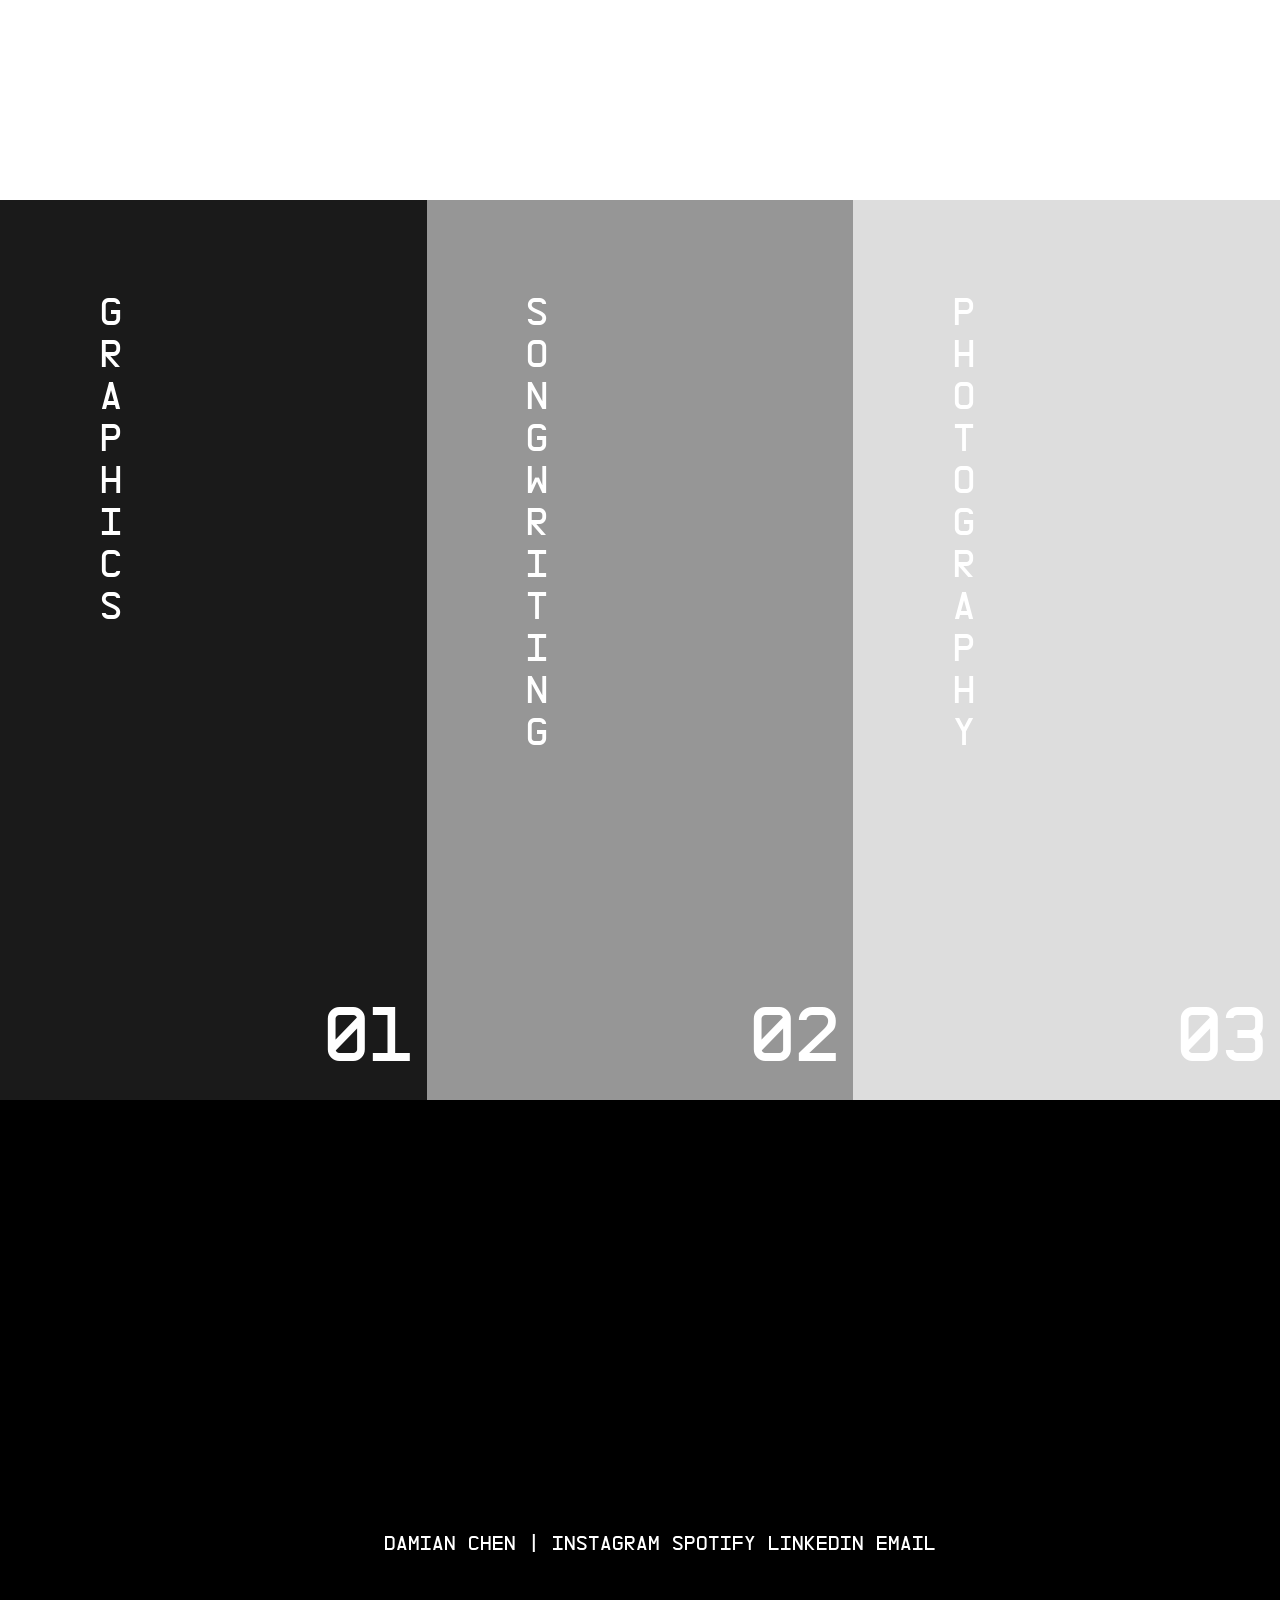
==== commit 3069bcb2: "Merge branch 'main' of https://github.com/Aureliaaa/portfolio" ====
--- a/index.html
+++ b/index.html
@@ -79,7 +79,7 @@
                     producing.
                 </div>
 
-                <div style="padding-top: 5vh;">
+                <div style="padding-top: 3vh;">
                     <!--make these hyperlinks - call to action - link these to portfolio works-->
                     <h2 style="font-size: 3.5vw;">graphics songwriting photography</h2>
                 </div>
--- a/css/styles.css
+++ b/css/styles.css
@@ -277,7 +277,7 @@
 
 .typewriter h2 {
   font-family: 'modern_sanslight', sans-serif;
-  font-size: 1.6vw;
+  font-size: 1.2vw;
 }
 
 body {
@@ -384,7 +384,7 @@
 #left {
   width: 33.33vw;
   height: 100vh;
-  background-color: rgb(27, 27, 27);
+  background-color: rgb(26, 26, 26);
 }
 
 #left h2{
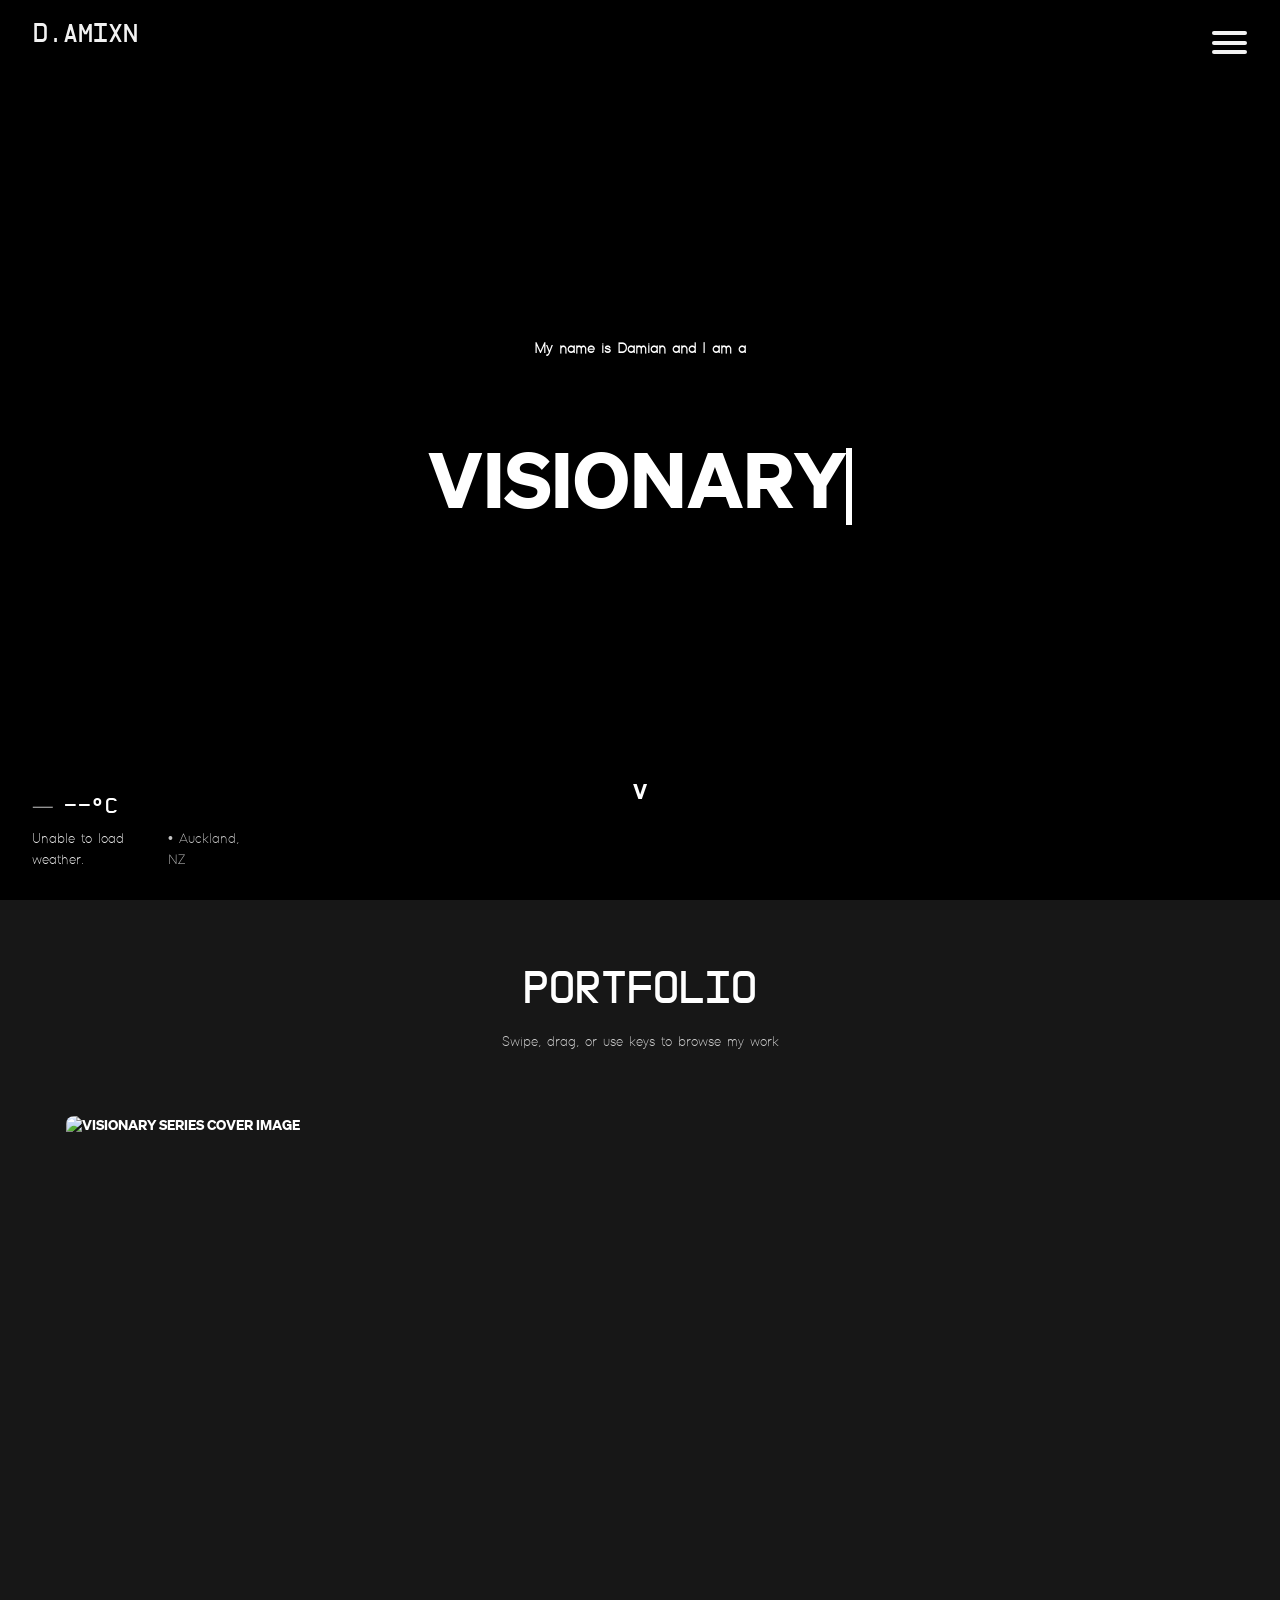
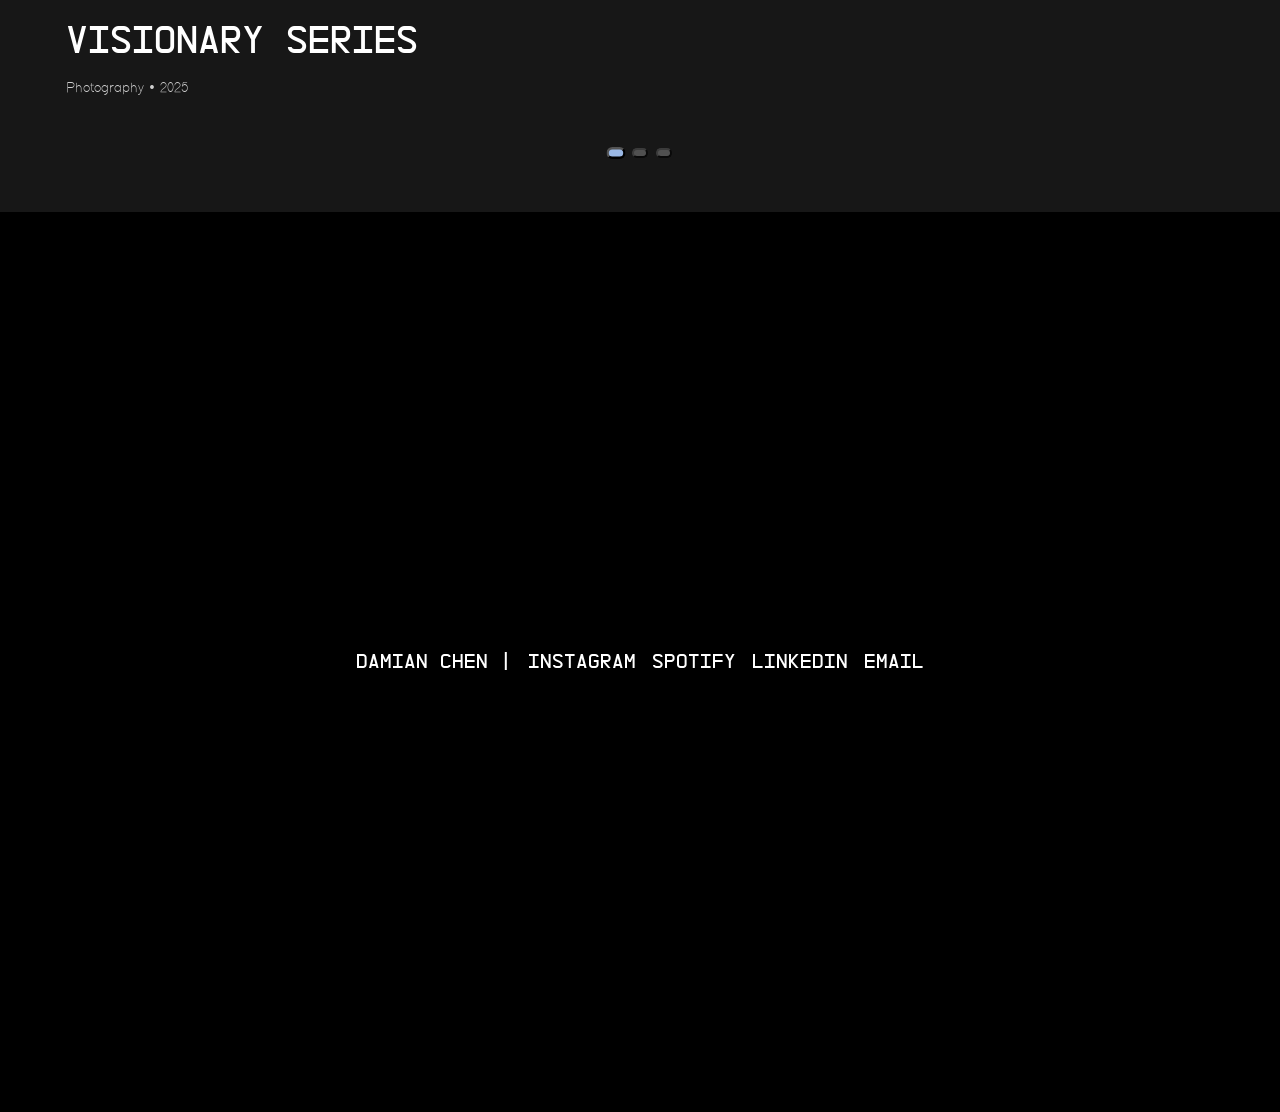
==== commit ff521a53: "wow first update in yonks" ====
--- a/index.html
+++ b/index.html
@@ -1,136 +1,225 @@
-<!DOCTYPE html>
-<html>
-
-<head>
-    <title>Home</title>
-    <!--Import CSS-->
-    <link rel="stylesheet" href="css/styles.css" type="text/css" charset="utf-8" />
-
-    <!--Import Javascript-->
-    <script src="jar/scripts.js"></script>
-    <script src="https://ajax.googleapis.com/ajax/libs/jquery/1.10.2/jquery.min.js"></script>
-    <meta name="viewport" content="width=device-width, initial-scale=1.0">
-    
-</head>
-
-<body>
-    
-    <!--Navigation Bar--> 
-    <nav class="navbar">
-        <div class="navbar-container container">
-            <input type="checkbox" name="" id="">
-            <div class="hamburger-lines">
-                <span class="line line1"></span>
-                <span class="line line2"></span>
-                <span class="line line3"></span>
-            </div>
-            <ul class="menu-items">
-                <li><a href="#home">home</a></li>
-                <li><a href="#about">about</a></li>
-                <li><a href="#portfolio">portfolio</a></li>
-                <li><a href="#contact">contact</a></li>
-            </ul>
-        </div>
-    </nav>
-
-
-        <div id="home">
-            <img src="img/bg5.jpg">
+<!-- index.html -->
+<!doctype html>
+<html lang="en">
+    <head>
+        <meta charset="utf-8" />
+        <title>Home</title>
+        <meta name="viewport" content="width=device-width, initial-scale=1" />
+
+        <!-- CSS -->
+        <link
+            rel="stylesheet"
+            href="css/styles.css"
+            type="text/css"
+            charset="utf-8"
+        />
+
+        <!-- jQuery must load before your script -->
+        <script
+            src="https://ajax.googleapis.com/ajax/libs/jquery/3.6.0/jquery.min.js"
+            defer
+        ></script>
+        <!-- Your JS -->
+        <script src="jar/scripts.js" defer></script>
+    </head>
+
+    <body>
+        <!--Navigation Bar-->
+        <nav class="brandbar" aria-label="Brand">
+            <div class="brandbar-container">
+                <a id="brand" href="#home" aria-label="Home">d.amixn</a>
+            </div>
+        </nav>
+
+        <!-- Existing Navigation Bar -->
+        <nav class="navbar" aria-label="Primary">
+            <div class="navbar-container container">
+                <input
+                    type="checkbox"
+                    id="nav-toggle"
+                    aria-label="Toggle navigation"
+                    aria-controls="primary-menu"
+                />
+                <label
+                    class="hamburger-lines"
+                    for="nav-toggle"
+                    aria-hidden="true"
+                >
+                    <span class="line line1"></span>
+                    <span class="line line2"></span>
+                    <span class="line line3"></span>
+                </label>
+
+                <ul id="primary-menu" class="menu-items">
+                    <li><a href="#home">home</a></li>
+                    <li><a href="#about">about</a></li>
+                    <li><a href="#portfolio">portfolio</a></li>
+                    <li><a href="#contact">contact</a></li>
+                </ul>
+            </div>
+        </nav>
+
+        <header id="home" class="section active">
+            <video class="bg-video" autoplay loop muted playsinline>
+                <source src="vid/badasf.mp4" type="video/mp4" />
+                <source src="vid/badasf.webm" type="video/webm" />
+                Your browser does not support the video tag.
+            </video>
 
             <div class="typewriter">
-                <h2>My name is Damian and I am a</h2>                    
-                <h1 class="typewrite" data-period="2000" data-type='[ "Designer", "Photographer", "Songwriter" ]'>
+                <h2>My name is Damian and I am a</h2>
+                <h1
+                    class="typewrite"
+                    data-period="2000"
+                    data-type='["Visionary","Photographer","Videographer", "UI/UX Designer"]'
+                >
                     <span class="wrap"></span>
                 </h1>
-
-            <a href="#about">v</a> 
-
-            </div>
-        </div>
-
-
-        <div id="about">
-            <h1 style="width: 45vw;float:left;">Hi, I'm <span style="color:rgb(154, 184, 229); font-size: 5vw;">Damian</span></h1>
-
-            <div style="width: 53vw;float: right;text-align: left">
-                <img src="img/damian2.jpg">
-            </div>
-
-            <h2 style="width: 45vw;float:left;">and i design stuff</h2> 
-
-            <div style="width: 42vw;float: left;">
-                <div style="text-align: justify;
-                            padding-left: 5vw;
-                            padding-top: 3vh;
-                            text-justify: inter-word;
-                            font-family: 'modern_sanslight', sans-serif;
-                            font-size: 1.5vw ;
-                            color: rgb(0, 0, 0);">
-                    For as long as I can remember, the creative arts have always piqued my interest,
-                    with much of my childhood spent reading books and dabbling in arts and crafts.
-                    Creative writing has always been at the forefront of my creative expression with
-                    it recently manifesting itself in the form of songwriting. Introdcued to photography
-                    at a young age, I found myself often reaching for a camera wherever the opportunity
-                    presented itself, snapping photos of whatever drew my curiosity and attention at
-                    the time. All of these culminated in my interest and pursuit of a career in the arts,                         
-                    specifically in design. The digital world captivated me and served as an outlet for
-                    my desire of freedom. My creative style can be best described as "purposeful", "intricate"
-                    and "modern", with much care placed into the small and large details of whatever work I am 
-                    producing.
-                </div>
-
-                <div style="padding-top: 3vh;">
-                    <!--make these hyperlinks - call to action - link these to portfolio works-->
-                    <h2 style="font-size: 3.5vw;">graphics songwriting photography</h2>
-                </div>
-            </div>  
-        </div>
-
-
-         <div id="portfolio">
-            <div class="column">
-                <div id="left">
-                    <h1>graphics</h1>
-                    <h2>01</h2>
-                </div>
-            </div>
-
-            <div class="column">
-                <div id="middle">
-                    <h1>songwriting<h1>
-                    <h2>02</h2>
-                </div>
-            </div>
-
-            <div class="column">
-                <div id="right">
-                    <h1>photography</h1>
-                    <h2>03</h2>
-                </div>
-            </div>
-        </div>
-
-
-        <div id="contact">
-            <div id="center">
-                <div id="damian">Damian Chen | &nbsp;</div>
-                    <div id="instagram">
-                        <a href="https://www.instagram.com/d.amixn_/">Instagram &nbsp;</a>                             
+                <a class="down-link" href="#about" aria-label="Scroll to About"
+                    >v</a
+                >
+            </div>
+
+            <!-- Weather widget -->
+            <aside
+                id="weather-widget"
+                aria-live="polite"
+                aria-label="Current weather"
+            >
+                <div class="weather-inner">
+                    <div class="weather-row">
+                        <img id="weather-icon" alt="" />
+                        <div class="weather-temp" id="weather-temp">--°C</div>
                     </div>
-                    <div id="spotify">
-                        <a href="https://open.spotify.com/artist/0AL0ibVHFnLv26ipDTeo2K?si=dfeQWSMTRJqY_N1xGO5b5Q"">Spotify &nbsp;</a>
+                    <div class="weather-meta">
+                        <span id="weather-desc">Loading…</span>
+                        <span id="weather-city"></span>
                     </div>
-                    <div id="linkedin">
-                        <a href="https://www.linkedin.com/in/damian-chen-1b262b254/">LinkedIn &nbsp;</a>
-                    </div>    
-                    <div id="email">
-                        <a href="mailto:damianchen@outlook.co.nz">Email</a>
-                    </div>      
-            </div>
-                                     
-        </div>       
-
-
-</body>
-
-</html>+                </div>
+            </aside>
+        </header>
+
+        <section id="portfolio" class="section">
+            <div class="portfolio-header">
+                <h1>Portfolio</h1>
+                <p class="subtitle">
+                    Swipe, drag, or use keys to browse my work
+                </p>
+            </div>
+
+            <section
+                class="carousel"
+                aria-roledescription="carousel"
+                aria-label="Portfolio works"
+            >
+                <div class="carousel-viewport" tabindex="0" aria-live="polite">
+                    <ul class="carousel-track">
+                        <!-- Replace src with your real assets -->
+                        <li
+                            class="carousel-slide"
+                            data-title="Visionary Series"
+                        >
+                            <a
+                                class="slide-link"
+                                href="#"
+                                aria-label="Open Visionary Series details"
+                            >
+                                <figure class="slide-media">
+                                    <img
+                                        src="img/portfolio/visionary-1.jpg"
+                                        alt="Visionary Series cover image"
+                                        loading="lazy"
+                                    />
+                                </figure>
+                                <figcaption class="slide-caption">
+                                    <h2>Visionary Series</h2>
+                                    <p>Photography • 2025</p>
+                                </figcaption>
+                            </a>
+                        </li>
+
+                        <li class="carousel-slide" data-title="City Nights">
+                            <a
+                                class="slide-link"
+                                href="#"
+                                aria-label="Open City Nights details"
+                            >
+                                <figure class="slide-media">
+                                    <img
+                                        src="img/portfolio/city-nights.jpg"
+                                        alt="City Nights portfolio image"
+                                        loading="lazy"
+                                    />
+                                </figure>
+                                <figcaption class="slide-caption">
+                                    <h2>City Nights</h2>
+                                    <p>Videography • 2024</p>
+                                </figcaption>
+                            </a>
+                        </li>
+
+                        <li class="carousel-slide" data-title="Minimal UI Kit">
+                            <a
+                                class="slide-link"
+                                href="#"
+                                aria-label="Open Minimal UI Kit details"
+                            >
+                                <figure class="slide-media">
+                                    <img
+                                        src="img/portfolio/minimal-ui.jpg"
+                                        alt="Minimal UI Kit preview"
+                                        loading="lazy"
+                                    />
+                                </figure>
+                                <figcaption class="slide-caption">
+                                    <h2>Minimal UI Kit</h2>
+                                    <p>UI/UX • 2025</p>
+                                </figcaption>
+                            </a>
+                        </li>
+                    </ul>
+                </div>
+
+                <!-- Indicators (kept) -->
+                <div
+                    class="carousel-indicators"
+                    role="tablist"
+                    aria-label="Slide indicators"
+                ></div>
+            </section>
+        </section>
+
+        <footer id="contact" class="section">
+            <div id="center" class="contact-row">
+                <div id="damian">Damian Chen |&nbsp;</div>
+                <div id="instagram">
+                    <a
+                        href="https://www.instagram.com/d.amixn_/"
+                        rel="noopener noreferrer"
+                        target="_blank"
+                        >Instagram&nbsp;</a
+                    >
+                </div>
+                <div id="spotify">
+                    <a
+                        href="https://open.spotify.com/artist/0AL0ibVHFnLv26ipDTeo2K?si=dfeQWSMTRJqY_N1xGO5b5Q"
+                        rel="noopener noreferrer"
+                        target="_blank"
+                        >Spotify&nbsp;</a
+                    >
+                </div>
+                <div id="linkedin">
+                    <a
+                        href="https://www.linkedin.com/in/damian-chen-1b262b254/"
+                        rel="noopener noreferrer"
+                        target="_blank"
+                        >LinkedIn&nbsp;</a
+                    >
+                </div>
+                <div id="email">
+                    <a href="mailto:damianchen@outlook.co.nz">Email</a>
+                </div>
+            </div>
+        </footer>
+    </body>
+</html>
--- a/css/styles.css
+++ b/css/styles.css
@@ -1,178 +1,153 @@
-/*Imported fonts*/
-@font-face {
-  font-family: 'hakuna_sans';
-  src: url('../font/hakuna-sans-webfont.woff2') format('woff2'),
-       url('../font/hakuna-sans-webfont.woff') format('woff');
-  font-weight: normal;
-  font-style: normal;
-
-}
-
-@font-face {
-  font-family: 'modern_sanslight';
-  src: url('../font/modernsans-light-webfont.woff2') format('woff2'),
-       url('../font/modernsans-light-webfont.woff') format('woff');
-  font-weight: normal;
-  font-style: normal;
-
-}
-
-
-
-
-@font-face {
-  font-family: 'nb_architekt_stdbold';
-  src: url('../font/nbarchitektstd-bold-webfont.woff2') format('woff2'),
-       url('../font/nbarchitektstd-bold-webfont.woff') format('woff');
-  font-weight: normal;
-  font-style: normal;
-
-}
-
-
-
-
-@font-face {
-  font-family: 'nb_architekt_stdlight';
-  src: url('../font/nbarchitektstd-light-webfont.woff2') format('woff2'),
-       url('../font/nbarchitektstd-light-webfont.woff') format('woff');
-  font-weight: normal;
-  font-style: normal;
-
-}
-
-
-
-
-@font-face {
-  font-family: 'nb_architekt_stdregular';
-  src: url('font/nbarchitektstd-regular-webfont.woff2') format('woff2'),
-       url('font/nbarchitektstd-regular-webfont.woff') format('woff');
-  font-weight: normal;
-  font-style: normal;
-
-}
-
-
-
-
-@font-face {
-  font-family: 'nb_architekt_std_neuebold';
-  src: url('../font/nbarchitektstdneue-bold-webfont.woff2') format('woff2'),
-       url('../font/nbarchitektstdneue-bold-webfont.woff') format('woff');
-  font-weight: normal;
-  font-style: normal;
-
-}
-
-
-
-
-@font-face {
-  font-family: 'nb_architekt_std_neuelight';
-  src: url('../font/nbarchitektstdneue-light-webfont.woff2') format('woff2'),
-       url('../font/nbarchitektstdneue-light-webfont.woff') format('woff');
-  font-weight: normal;
-  font-style: normal;
-
-}
-
-
-
-
-@font-face {
-  font-family: 'nb_architekt_std_neueregular';
-  src: url('../font/nbarchitektstdneue-regular-webfont.woff2') format('woff2'),
-       url('../font/nbarchitektstdneue-regular-webfont.woff') format('woff');
-  font-weight: normal;
-  font-style: normal;
-
-}
-
-/*Actual Styles*/
-
+/* css/styles.css */
+
+/* ========== Fonts ========== */
+@font-face {
+    font-family: "hakuna_sans";
+    src:
+        url("../font/hakuna-sans-webfont.woff2") format("woff2"),
+        url("../font/hakuna-sans-webfont.woff") format("woff");
+    font-weight: 400;
+    font-style: normal;
+}
+@font-face {
+    font-family: "modern_sanslight";
+    src:
+        url("../font/modernsans-light-webfont.woff2") format("woff2"),
+        url("../font/modernsans-light-webfont.woff") format("woff");
+    font-weight: 300;
+    font-style: normal;
+}
+@font-face {
+    font-family: "nb_architekt_stdbold";
+    src:
+        url("../font/nbarchitektstd-bold-webfont.woff2") format("woff2"),
+        url("../font/nbarchitektstd-bold-webfont.woff") format("woff");
+    font-weight: 700;
+    font-style: normal;
+}
+@font-face {
+    font-family: "nb_architekt_stdlight";
+    src:
+        url("../font/nbarchitektstd-light-webfont.woff2") format("woff2"),
+        url("../font/nbarchitektstd-light-webfont.woff") format("woff");
+    font-weight: 300;
+    font-style: normal;
+}
+@font-face {
+    font-family: "nb_architekt_stdregular";
+    src:
+        url("../font/nbarchitektstd-regular-webfont.woff2") format("woff2"),
+        url("../font/nbarchitektstd-regular-webfont.woff") format("woff");
+    font-weight: 400;
+    font-style: normal;
+}
+@font-face {
+    font-family: "nb_architekt_std_neuebold";
+    src:
+        url("../font/nbarchitektstdneue-bold-webfont.woff2") format("woff2"),
+        url("../font/nbarchitektstdneue-bold-webfont.woff") format("woff");
+    font-weight: 700;
+    font-style: normal;
+}
+@font-face {
+    font-family: "nb_architekt_std_neuelight";
+    src:
+        url("../font/nbarchitektstdneue-light-webfont.woff2") format("woff2"),
+        url("../font/nbarchitektstdneue-light-webfont.woff") format("woff");
+    font-weight: 300;
+    font-style: normal;
+}
+@font-face {
+    font-family: "nb_architekt_std_neueregular";
+    src:
+        url("../font/nbarchitektstdneue-regular-webfont.woff2") format("woff2"),
+        url("../font/nbarchitektstdneue-regular-webfont.woff") format("woff");
+    font-weight: 400;
+    font-style: normal;
+}
+
+/* ========== Reset & Base ========== */
+*,
+*::before,
+*::after {
+    box-sizing: border-box;
+}
+html {
+    font-size: 100%;
+    scroll-behavior: smooth;
+}
+:root {
+    --text: #fff;
+    --text-dark: #000;
+    --text-mid: #4d4d4d;
+    --bg-dark: rgba(0, 0, 0, 0.8);
+    --bg-mid: rgba(29, 29, 29, 0.8);
+    --accent: rgb(154, 184, 229);
+    --container-max: 1200px;
+
+    /* Fluid type scales */
+    --fs-base: clamp(14px, 1.1vw, 18px);
+    --fs-large: clamp(18px, 2vw, 28px);
+    --fs-xlarge: clamp(24px, 3.5vw, 48px);
+    --fs-hero: clamp(28px, 6vw, 96px);
+    --fs-number: clamp(32px, 6vw, 96px);
+}
+body {
+    margin: 0;
+    color: var(--text);
+    background: #000;
+    font-family:
+        "hakuna_sans",
+        system-ui,
+        -apple-system,
+        Segoe UI,
+        Roboto,
+        Arial,
+        sans-serif;
+    font-size: var(--fs-base);
+    line-height: 1.5;
+}
+img {
+    max-width: 100%;
+    height: auto;
+    display: block;
+}
+a {
+    color: var(--text);
+    text-decoration: none;
+}
 ::-webkit-scrollbar {
-  width: 0px;
-}
-
-/* The sidebar menu */
-*,
-*::after,
-*::before {
-  box-sizing: border-box;
-  padding: 0;
-  margin: 0;
-}
-
-.html {
-  font-size: 100%;
-}
-
-/* ............/navbar/............ */
-
-.navbar input[type="checkbox"],
-
-.menu-items {
-  order: 2;
-}
-
-.menu-items li {
-  font-family: 'nb_architekt_std_neuebold', sans-serif;
-  text-align: right;
-  list-style: none;
-  margin-bottom: 0.5vh;
-  font-size: 1.2rem;
-}
-
-.menu-items a {
-  font-size: 2rem;
-  margin-bottom: 0.5vh;
-  font-family: 'nb_architekt_std_neuebold', sans-serif;
-  text-decoration: none;
-  color: rgb(255, 255, 255);
-  font-weight: 500;
-  transition: color 0.3s ease-in-out;
-}
-
-.menu-items a:hover {
-  color: #969696;
-  transition: color 0.3s ease-in-out;
-}
-
-
-/* ......../ media query /.......... */
-
-  .navbar {
+    width: 0;
+}
+
+/* Remove global universal font-size override */
+* {
+    text-align: unset;
+}
+
+/* ========== Navbar ========== */
+.navbar {
     position: fixed;
-    top: 0%;
+    top: 0;
     right: 1%;
     opacity: 0.95;
-  }
-
-  .navbar-container input[type="checkbox"],
-  .navbar-container .hamburger-lines {
-    display: block;
-  }
-
-  .navbar-container {
-    display: block;
+    z-index: 1000;
+}
+.navbar-container {
     position: relative;
     height: 64px;
-  }
-
-  .navbar-container input[type="checkbox"] {
+}
+
+#nav-toggle {
     position: absolute;
-    display: block;
     height: 32px;
     width: 30px;
     top: 20px;
     right: 20px;
     z-index: 5;
     opacity: 0;
-  }
-
-  .navbar-container .hamburger-lines {
-    display: block;
+}
+.hamburger-lines {
     height: 23px;
     width: 35px;
     position: absolute;
@@ -182,334 +157,457 @@
     display: flex;
     flex-direction: column;
     justify-content: space-between;
-  }
-
-  .navbar-container .hamburger-lines .line {
-    display: block;
+}
+.hamburger-lines .line {
     height: 4px;
     width: 100%;
     border-radius: 10px;
-    background: rgb(255, 255, 255);
-  }
-
-  .navbar-container .hamburger-lines .line1 {
-    transform-origin: 0% 0%;
-    transition: transform 0.4s ease-in-out;
-  }
-
-  .navbar-container .hamburger-lines .line2 {
-    transition: transform 0.2s ease-in-out;
-  }
-
-  .navbar-container .hamburger-lines .line3 {
-    transform-origin: 0% 100%;
-    transition: transform 0.4s ease-in-out;
-  }
-
-  .navbar .menu-items {
+    background: #fff;
+    transition: transform 0.3s ease;
+}
+.menu-items {
     position: relative;
     padding-top: 10vh;
     height: 100vh;
-    transform: translate(20vw);
+    transform: translateX(20vw);
     display: flex;
     flex-direction: column;
+    gap: 1.5vh;
     transition: transform 0.5s ease-in-out;
-  }
-
-  .navbar .menu-items li {
-    margin-bottom: 1.5vh;
-    font-size: 1.6vw;
+    align-items: flex-end; /* pushes list items to the right edge */
+    text-align: right; /* ensures text inside items aligns right */
+}
+.menu-items li {
+    list-style: none;
+    font-family: "nb_architekt_std_neuebold", sans-serif;
+    width: 100%;
+    text-align: right;
+}
+.menu-items a {
+    font-size: var(--fs-large);
     font-weight: 500;
-  }
-
-
-  .navbar-container input[type="checkbox"]:checked ~ .menu-items {
+    transition: color 0.3s ease-in-out;
+    display: inline-block;
+    text-align: right;
+}
+.menu-items a:hover {
+    color: #969696;
+}
+#nav-toggle:checked ~ .menu-items {
     transform: translateX(-2vw);
-  }
-
-  .navbar-container input[type="checkbox"]:checked ~ .hamburger-lines .line1 {
+}
+#nav-toggle:checked ~ .hamburger-lines .line1 {
     transform: rotate(35deg);
-  }
-
-  .navbar-container input[type="checkbox"]:checked ~ .hamburger-lines .line2 {
+    transform-origin: 0% 0%;
+}
+#nav-toggle:checked ~ .hamburger-lines .line2 {
     transform: scaleY(0);
-  }
-
-  .navbar-container input[type="checkbox"]:checked ~ .hamburger-lines .line3 {
+}
+#nav-toggle:checked ~ .hamburger-lines .line3 {
     transform: rotate(-35deg);
-  }
-
-  
-  html {
-    font-size: 65%;
-    scroll-behavior: smooth;
-  }
-
-  .navbar .menu-items li{
-      font-size: 2rem;
-  }
-
-  .navbar .menu-items li {
-    margin-bottom: 3vh;
-    font-size: 2rem;
-    font-weight: 500;
-  }
-
-
-* { color:#fff; 
-  text-decoration: none; 
-  font-family: 'hakuna_sans'; 
-  text-align: center;
-  font-size: 7rem;
-}
-
-
-
+    transform-origin: 0% 100%;
+}
+
+/* Larger screens: horizontal menu option if desired */
+/* Keep your original side-open behavior but tune for small screens below */
+
+/* ========== Sections ========== */
+.section {
+    width: 100vw;
+    min-height: 100vh;
+    position: relative;
+}
+#home {
+    position: relative;
+    width: 100vw;
+    min-height: 100vh;
+    overflow: hidden;
+}
+
+/* Optional dark overlay to keep text readable */
+#home::after {
+    content: "";
+    position: absolute;
+    inset: 0;
+    background: rgba(0, 0, 0, 0.4); /* adjust darkness as needed */
+    pointer-events: none;
+    z-index: 0;
+}
+
+/* Responsive background video: fills viewport, keeps aspect, centered */
+.bg-video {
+    position: absolute;
+    inset: 0;
+    width: 100%;
+    height: 100%;
+    object-fit: cover; /* preserves aspect ratio while covering */
+    object-position: center; /* keeps the video centered */
+    z-index: -1; /* behind overlay content */
+}
+
+/* Overlay content centered */
 .typewriter {
-  position: absolute;
-  align-content: center;
-  justify-content: center;
-  margin: auto;
-  width: 100%;
-  top: 40vh;
-
+    position: relative; /* sits above overlay */
+    z-index: 1;
+    min-height: 100vh;
+    display: flex;
+    flex-direction: column;
+    align-items: center;
+    justify-content: center;
+    gap: clamp(8px, 1.5vh, 20px);
+    padding: 0 4vw;
+    text-align: center;
 }
 
 .typewriter h2 {
-  font-family: 'modern_sanslight', sans-serif;
-  font-size: 1.2vw;
-}
-
-body {
-  width: 0%;
-  height: 0%;
-  z-index: -2;
-}
-
-#home {
-  overflow-x: hidden;
-  overflow-y: hidden;
-  background-color: rgba(0, 0, 0, 0.8);
-  position: relative;
-  z-index: -1;
-  width: 100vw;
-  height: 100vh;
-}
-
-#home a {
-  font-size: 1.6vw;
-  position: absolute;
-  top: 55vh;
-}
-
-#home img {
-  height: 100vh;
-  overflow: hidden;
-  -webkit-transform: scale(1.5);
-  transform: 1.3;
-  -webkit-transform-origin: top;
-  transform-origin: top;
-}
-
+    font-family: "modern_sanslight", sans-serif;
+    font-size: clamp(14px, 1.2vw, 22px);
+    margin-top: 0;
+    margin-bottom: 0.25em;
+}
+.typewriter h1 {
+    font-size: var(--fs-hero);
+    margin-bottom: 0.25em;
+}
+.typewrite > .wrap {
+    border-right: 0.08em solid #fff;
+}
+
+/* Keep the down arrow positioned responsively */
+.down-link {
+    position: absolute;
+    bottom: 10vh;
+    left: 50%;
+    transform: translateX(-50%);
+    font-size: clamp(16px, 1.6vw, 24px);
+}
+
+/*Reduce motion for users who prefer it */
+@media (prefers-reduced-motion: reduce) {
+    .bg-video {
+        animation: none;
+    }
+}
+
+/* ========== About ========== */
 #about {
-  overflow-x: hidden;
-  overflow-y: hidden;
-  background-color: rgb(255, 255, 255);
-  width: 100vw;
-  height: 100vh;
-  position: relative;
-  z-index: -1;
-}
-
-#about h1 {
-  text-align: justify;
-  text-justify: inter-word;
-  color: rgb(0, 0, 0);
-  padding-left: 5vw;
-  padding-top: 5vh;
-  font-size: 5vw
-}
-
-#about h2 {
-  text-align: justify;
-  text-justify: inter-word;
-  color: rgb(77, 77, 77);
-  padding-left: 5vw;
-  font-size: 2.5vw;
-}
-
-#about p {
-	font-family: 'modern_sanslight', sans-serif;
-	font-size: 2rem ;
-	color: rgb(0, 0, 0);
-	padding-left: 5vw;
-	padding-top: 2vh;
-}
-
-#about img {
-  position: relative;
-  width: 65vw;
-  overflow: hidden;
-  object-position: top -35vh left -12vw;
-  object-fit: cover
-}
-
-
+    background-color: #fff;
+    color: var(--text-dark);
+}
+.about-grid {
+    display: grid;
+    grid-template-columns: 1fr;
+    gap: 2rem;
+    align-items: start;
+    padding: 6vh 5vw;
+}
+.about-text h1 {
+    font-size: clamp(28px, 5vw, 72px);
+    text-align: justify;
+    text-justify: inter-word;
+    color: var(--text-dark);
+}
+.about-text .accent {
+    color: var(--accent);
+    font-size: clamp(32px, 5vw, 90px);
+}
+.about-text h2 {
+    font-size: clamp(18px, 2.5vw, 36px);
+    color: var(--text-mid);
+    text-align: justify;
+    text-justify: inter-word;
+}
+.about-copy {
+    font-family: "modern_sanslight", sans-serif;
+    font-size: clamp(14px, 1.5vw, 20px);
+    color: var(--text-dark);
+    text-align: justify;
+    text-justify: inter-word;
+    padding-top: 2vh;
+}
+.about-tags .tags {
+    font-size: clamp(18px, 3.5vw, 40px);
+    margin-top: 3vh;
+}
+.about-image img {
+    width: 100%;
+    height: clamp(280px, 50vh, 520px);
+    object-fit: cover;
+    object-position: 50% 20%;
+    border-radius: 4px;
+}
+
+/* Tablet and up: two-column layout */
+@media (min-width: 768px) {
+    .about-grid {
+        grid-template-columns: 1fr 1fr;
+        align-items: center;
+        gap: 4vw;
+    }
+}
+
+/* ========== Portfolio ========== */
+/* Embedded carousel under #portfolio (infinite, no arrows) */
 #portfolio {
-  background-color: rgba(29, 29, 29, 0.8);
-  width: 100vw;
-  height: 100vh;
-  position: relative;
-  align-content: left;
-  z-index: -1;
-}
-
-.column {
-  position: relative;
-  overflow: hidden;
-  float: left;
-  width: 33.33vw;
-  writing-mode: vertical-lr;
-  text-orientation: upright;
-}
-
-.column h1 {
-  padding-top: 10vh;
-  padding-left: 7vw;
-  font-family: 'nb_architekt_std_neuebold', sans-serif;
-  font-size: 3vw;
-  text-align: left;
-}
-
-#left {
-  width: 33.33vw;
-  height: 100vh;
-  background-color: rgb(26, 26, 26);
-}
-
-#left h2{
-  font-family: 'nb_architekt_std_neuebold', sans-serif;
-  font-size: 6vw;
-  writing-mode: horizontal-tb;
-  padding-left: 15vw;
-  padding-top: 88vh;
-  float: none;
-}
-
-#middle {
-  width: 33.33vw;
-  height: 100vh;
-  background-color: #969696;
-}
-
-#middle h2{
-  font-family: 'nb_architekt_std_neuebold', sans-serif;
-  font-size: 6vw;
-  writing-mode: horizontal-tb;
-  padding-left: 8vw;
-  padding-top: 88vh;
-  float: none;
-}
-
-
-#right {
-  width: 33.33vw;
-  height: 100vh;
-  background-color: rgb(221, 221, 221);
-}
-
-#right h2{
-  font-family: 'nb_architekt_std_neuebold', sans-serif;
-  font-size: 6vw;
-  writing-mode: horizontal-tb;
-  padding-left: 15vw;
-  padding-top: 88vh;
-  float: none;
-}
-
+    background-color: var(--bg-mid);
+    color: #fff;
+    display: block;
+}
+
+#portfolio .portfolio-header {
+    padding: 6vh 5vw 2vh;
+    text-align: center;
+}
+#portfolio .portfolio-header h1 {
+    font-family: "nb_architekt_std_neuebold", sans-serif;
+    font-size: clamp(24px, 3.5vw, 56px);
+    margin: 0;
+}
+#portfolio .portfolio-header .subtitle {
+    font-family: "modern_sanslight", sans-serif;
+    color: #cfcfcf;
+    margin-top: 0.6rem;
+}
+
+#portfolio .carousel {
+    position: relative;
+    width: 100%;
+    overflow: hidden;
+    padding: 2vh 0 6vh;
+}
+
+#portfolio .carousel-viewport {
+    position: relative;
+    width: 100%;
+    outline: none;
+}
+
+#portfolio .carousel-track {
+    display: flex;
+    align-items: stretch;
+    will-change: transform;
+    transition: transform 500ms ease-in-out; /* matches JS duration */
+}
+
+#portfolio .carousel-slide {
+    position: relative;
+    flex: 0 0 100%;
+    padding: 0 4vw;
+    display: grid;
+    grid-template-rows: auto auto;
+    gap: 2vh;
+    justify-items: center;
+}
+
+#portfolio .slide-media {
+    width: min(1200px, 90vw);
+    height: clamp(240px, 55vh, 640px);
+    margin: 0;
+}
+#portfolio .slide-media img,
+#portfolio .slide-media video {
+    width: 100%;
+    height: 100%;
+    object-fit: cover;
+    border-radius: 8px;
+}
+
+#portfolio .slide-caption {
+    width: min(1000px, 90vw);
+    text-align: left;
+}
+#portfolio .slide-caption h2 {
+    font-family: "nb_architekt_std_neuebold", sans-serif;
+    font-size: clamp(20px, 3vw, 40px);
+    margin: 0;
+}
+#portfolio .slide-caption p {
+    font-family: "modern_sanslight", sans-serif;
+    color: #cfcfcf;
+    margin: 0.5rem 0 0;
+}
+
+/* Indicators */
+#portfolio .carousel-indicators {
+    display: flex;
+    gap: 0.5rem;
+    justify-content: center;
+    align-items: center;
+    padding: 2vh 0 0;
+}
+#portfolio .carousel-indicators .dot {
+    width: 10px;
+    height: 10px;
+    border-radius: 999px;
+    background: #777;
+    opacity: 0.6;
+    cursor: pointer;
+    transition:
+        transform 150ms ease,
+        opacity 150ms ease;
+}
+#portfolio .carousel-indicators .dot[aria-selected="true"] {
+    background: var(--accent);
+    opacity: 1;
+    transform: scale(1.2);
+}
+
+/* Reduce motion */
+@media (prefers-reduced-motion: reduce) {
+    #portfolio .carousel-track {
+        transition: none !important;
+    }
+}
+
+/* ========== Contact ========== */
 #contact {
-  background-color: rgb(0, 0, 0);
-  width: 100vw;
-  height: 100vh;
-  position: relative;
-  text-align: center;
-  z-index: -1;
+    background-color: #000;
+    color: #fff;
+    display: flex;
+    align-items: center;
 }
 #center {
-  padding-top: 48vh;
-}
-
-#damian {
-  padding-left: 30vw;
-  float: left;
-  font-size: 1.6vw;
-  font-family: 'nb_architekt_std_neuebold', sans-serif;
-  color: rgb(255, 255, 255);
-}
-
-#instagram a {
-  float: left;
-  font-size: 1.6vw;
-  font-family: 'nb_architekt_std_neuebold', sans-serif;
-  color: rgb(255, 255, 255);
-}
-
+    width: 100%;
+    padding: 10vh 5vw;
+}
+.contact-row {
+    display: flex;
+    flex-wrap: wrap;
+    gap: 0.5rem 1rem;
+    justify-content: center;
+    align-items: center;
+}
+#damian,
+#instagram a,
+#spotify a,
+#linkedin a,
+#email a {
+    font-size: clamp(14px, 1.6vw, 22px);
+    font-family: "nb_architekt_std_neuebold", sans-serif;
+    color: #fff;
+}
 #instagram a:hover {
-  font-size: 1.6vw;
-  font-family: 'nb_architekt_std_neuebold', sans-serif;
-  background: -webkit-linear-gradient(180deg,orange , rgb(243, 29, 172));
-  -webkit-background-clip: text;
-  -webkit-text-fill-color: transparent;
-}
-
-#spotify a {
-  float: left;
-  font-size: 1.6vw;
-  font-family: 'nb_architekt_std_neuebold', sans-serif;
-  color: rgb(255, 255, 255);
-}
-
+    background: linear-gradient(180deg, orange, rgb(243, 29, 172));
+    -webkit-background-clip: text;
+    -webkit-text-fill-color: transparent;
+}
 #spotify a:hover {
-  font-size: 1.6vw;
-  font-family: 'nb_architekt_std_neuebold', sans-serif;
-  color: rgb(101, 212, 110);
-}
-
-#linkedin a {
-  float: left;
-  font-size: 1.6vw;
-  font-family: 'nb_architekt_std_neuebold', sans-serif;
-  color: rgb(255, 255, 255);
-}
-
-
+    color: rgb(101, 212, 110);
+}
 #linkedin a:hover {
-  font-size: 1.6vw;
-  font-family: 'nb_architekt_std_neuebold', sans-serif;
-  color: rgb(88, 126, 187);
-}
-
-#email a {
-  float: left;
-  font-size: 1.6vw;
-  font-family: 'nb_architekt_std_neuebold', sans-serif;
-  color: rgb(255, 255, 255);
-}
-
-
+    color: rgb(88, 126, 187);
+}
 #email a:hover {
-  font-size: 1.6vw;
-  font-family: 'nb_architekt_std_neuebold', sans-serif;
-  background: -webkit-linear-gradient(0deg,rgb(230, 230, 230) , rgb(70, 70, 70));
-  -webkit-background-clip: text;
-  -webkit-text-fill-color: transparent;
-}
-
+    background: linear-gradient(0deg, rgb(230, 230, 230), rgb(70, 70, 70));
+    -webkit-background-clip: text;
+    -webkit-text-fill-color: transparent;
+}
 #contact p {
-	font-family: 'modern_sanslight', sans-serif;
-	font-size: 2rem ;
-	color: rgb(50, 50, 50);
-	text-align: left;
-	padding-left: 5vw;
-	padding-top: 5vh;
-}+    font-family: "modern_sanslight", sans-serif;
+    font-size: clamp(14px, 2rem, 24px);
+    color: rgb(50, 50, 50);
+    text-align: left;
+    padding-top: 5vh;
+}
+
+/* ========== Motion Preferences ========== */
+@media (prefers-reduced-motion: reduce) {
+    * {
+        scroll-behavior: auto !important;
+    }
+    .menu-items,
+    .hamburger-lines .line {
+        transition: none !important;
+    }
+    .typewrite > .wrap {
+        border-right: none;
+    }
+}
+
+/* Separate left-side brand nav */
+.brandbar {
+    position: fixed;
+    top: 0;
+    left: 1%;
+    opacity: 0.95;
+    z-index: 1000; /* same stacking as navbar */
+}
+.brandbar-container {
+    position: relative;
+    height: 64px;
+}
+
+/* Brand text (same font as menu items) */
+#brand {
+    position: absolute;
+    top: 20px; /* aligns vertically with hamburger-lines top */
+    left: 20px; /* consistent inset */
+    font-family:
+        "nb_architekt_std_neuebold", sans-serif; /* same as menu items */
+    font-size: var(--fs-large);
+    line-height: 1;
+    color: #fff;
+    text-decoration: none;
+    text-align: left;
+}
+
+/* Small screens: keep consistent inset */
+@media (max-width: 480px) {
+    #brand {
+        left: 16px;
+        top: 17px;
+    }
+}
+
+/* Weather widget: bottom-left of #home */
+#weather-widget {
+    position: absolute;
+    left: 20px;
+    bottom: 20px;
+    z-index: 2;
+    color: #fff;
+    font-family: "modern_sanslight", sans-serif;
+    background: rgba(0, 0, 0, 0);
+    padding: 10px 12px;
+    min-width: 160px;
+    max-width: 240px;
+}
+#weather-widget .weather-inner {
+    display: grid;
+    grid-template-rows: auto auto;
+    gap: 6px;
+}
+#weather-widget .weather-row {
+    display: flex;
+    align-items: center;
+    gap: 10px;
+}
+#weather-widget #weather-icon {
+    width: 28px;
+    height: 28px;
+    object-fit: contain;
+    filter: drop-shadow(0 1px 1px rgba(0, 0, 0, 0.4));
+}
+#weather-widget .weather-temp {
+    font-size: clamp(16px, 1.8vw, 22px);
+    font-weight: 700;
+    font-family: "nb_architekt_std_neuebold", sans-serif;
+    letter-spacing: 0.5px;
+}
+#weather-widget .weather-meta {
+    display: flex;
+    gap: 8px;
+    align-items: baseline;
+    font-size: clamp(12px, 1.2vw, 14px);
+    color: #e6e6e6;
+}
+#weather-widget #weather-city {
+    opacity: 0.85;
+}
+@media (max-width: 480px) {
+    #weather-widget {
+        left: 16px;
+        bottom: 16px;
+        padding: 8px 10px;
+    }
+}
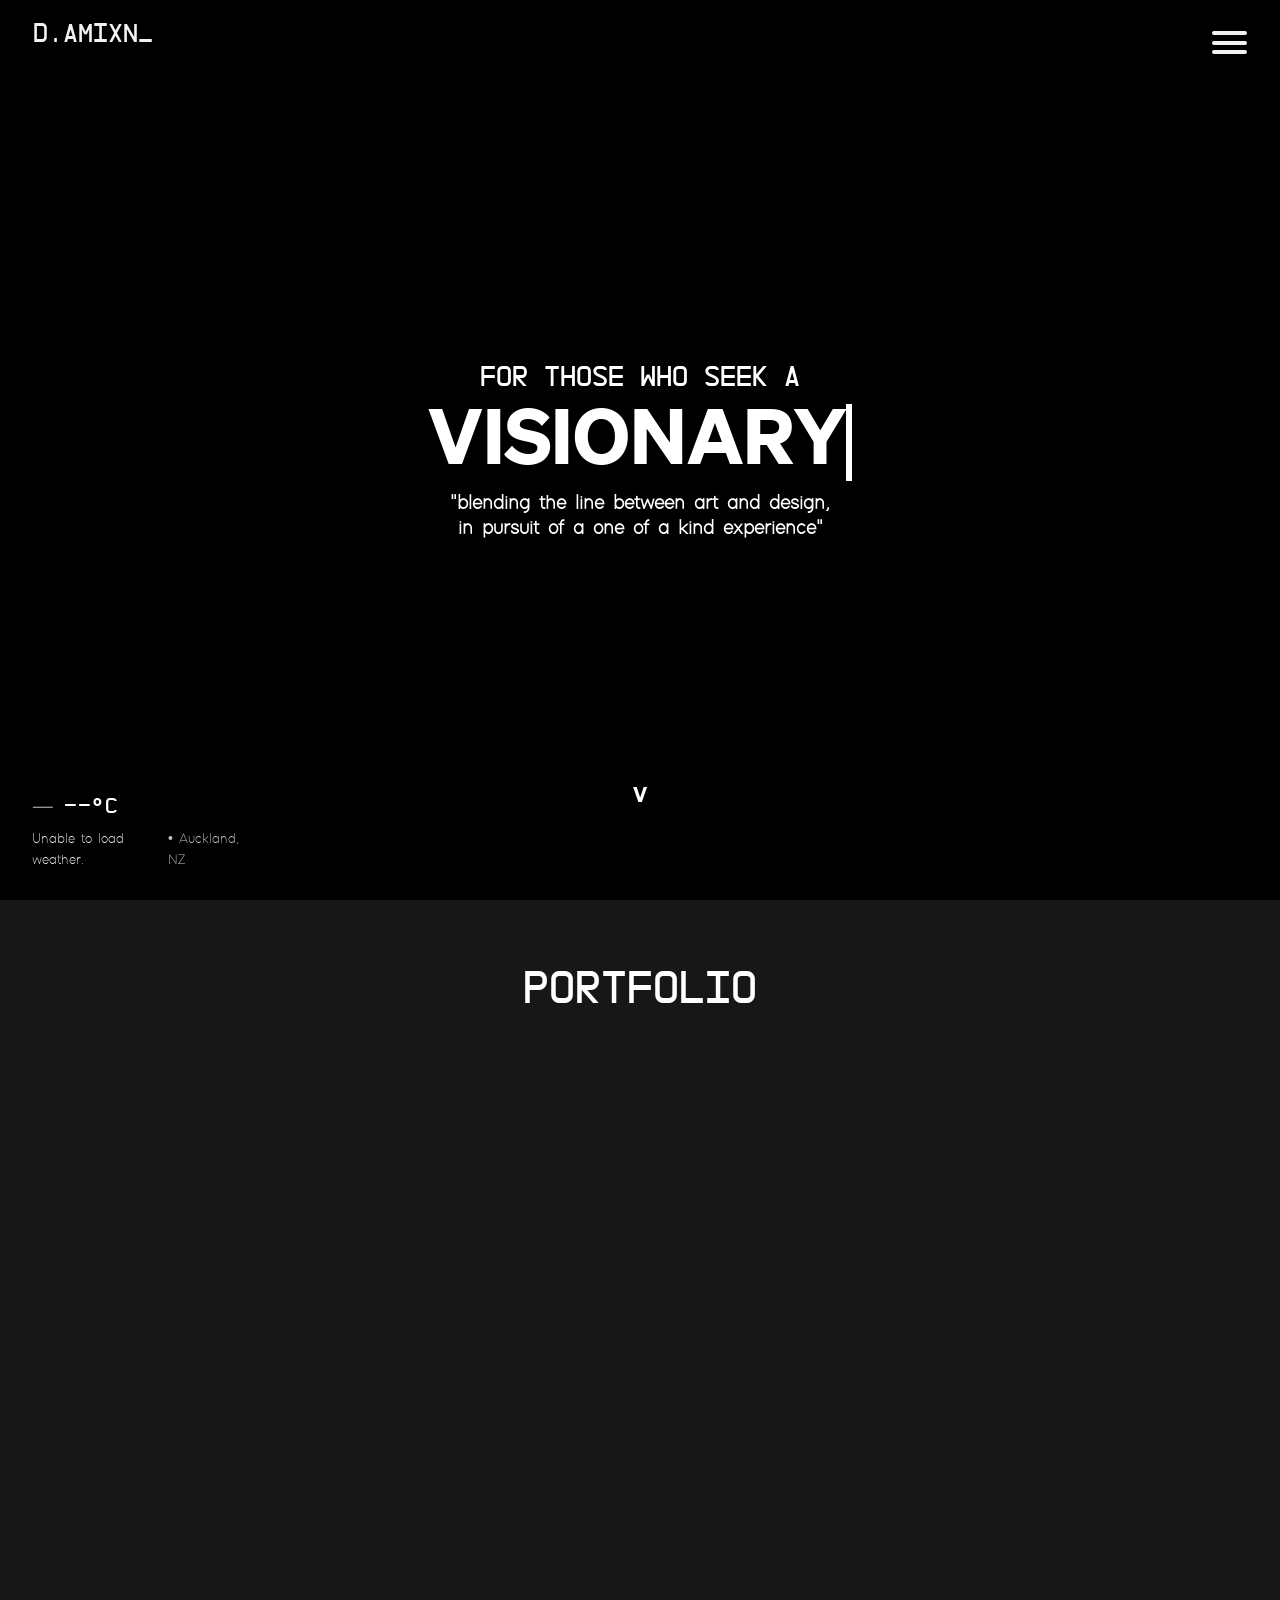
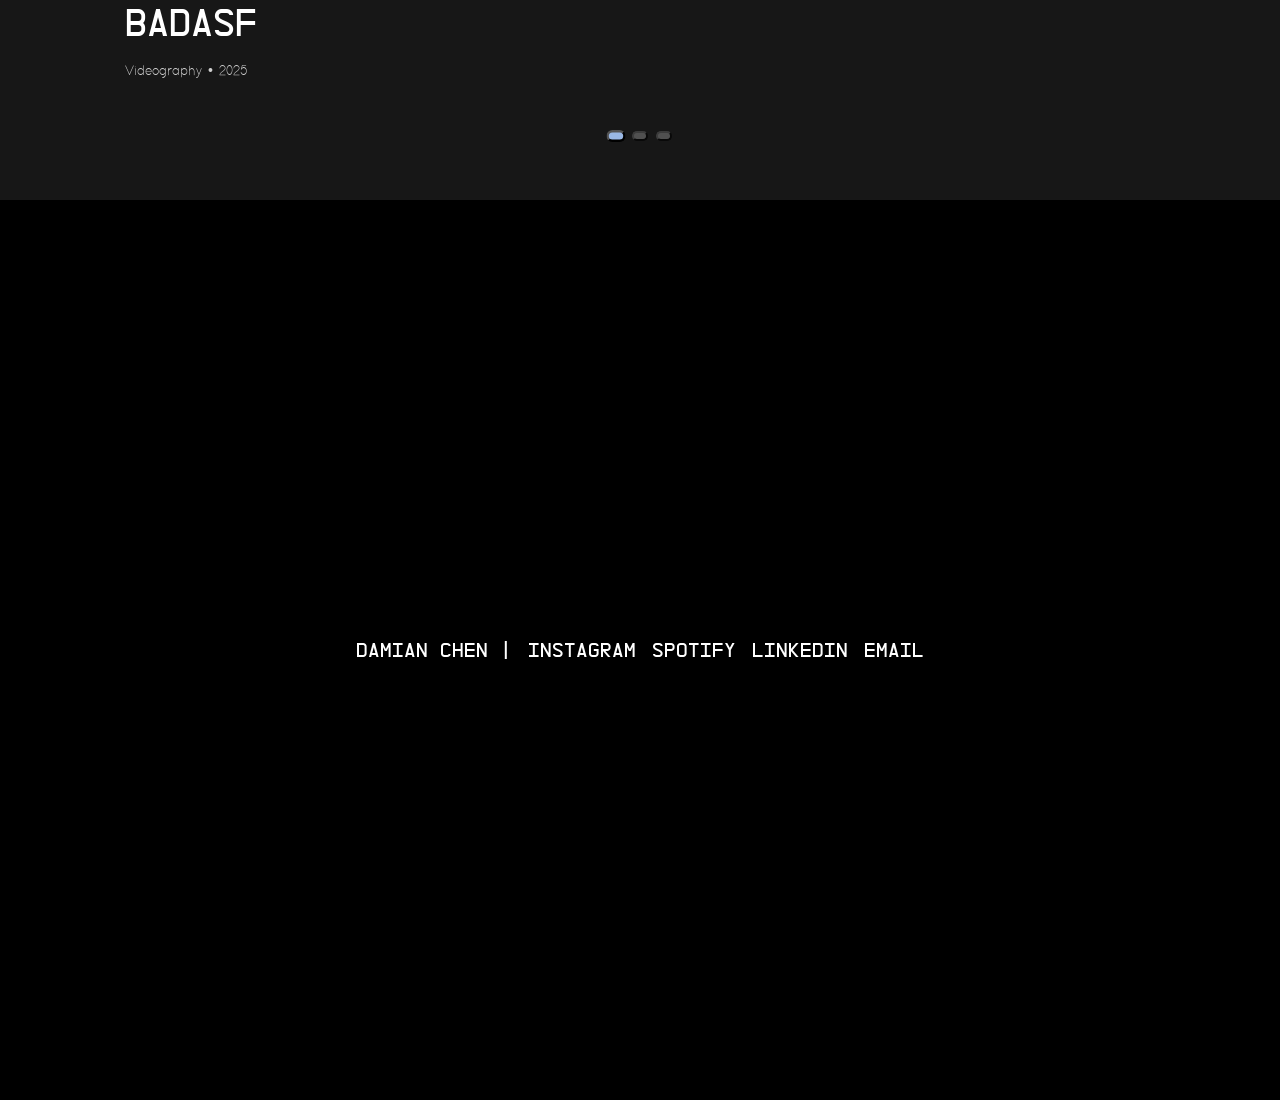
==== commit 112eea00: "updated home page and fixed a bit of the portfolios carousel" ====
--- a/index.html
+++ b/index.html
@@ -27,7 +27,7 @@
         <!--Navigation Bar-->
         <nav class="brandbar" aria-label="Brand">
             <div class="brandbar-container">
-                <a id="brand" href="#home" aria-label="Home">d.amixn</a>
+                <a id="brand" href="#home" aria-label="Home">d.amixn_</a>
             </div>
         </nav>
 
@@ -67,7 +67,7 @@
             </video>
 
             <div class="typewriter">
-                <h2>My name is Damian and I am a</h2>
+                <h2>For those who seek a</h2>
                 <h1
                     class="typewrite"
                     data-period="2000"
@@ -75,7 +75,10 @@
                 >
                     <span class="wrap"></span>
                 </h1>
-                <a class="down-link" href="#about" aria-label="Scroll to About"
+
+                <h3>"blending the line between art and design, <br> in pursuit of a one of a kind experience"</h3>
+
+                <a class="down-link" href="#portfolio" aria-label="Scroll to Portfolio"
                     >v</a
                 >
             </div>
@@ -102,9 +105,6 @@
         <section id="portfolio" class="section">
             <div class="portfolio-header">
                 <h1>Portfolio</h1>
-                <p class="subtitle">
-                    Swipe, drag, or use keys to browse my work
-                </p>
             </div>
 
             <section
@@ -115,25 +115,30 @@
                 <div class="carousel-viewport" tabindex="0" aria-live="polite">
                     <ul class="carousel-track">
                         <!-- Replace src with your real assets -->
-                        <li
-                            class="carousel-slide"
-                            data-title="Visionary Series"
-                        >
+                        <li class="carousel-slide">
                             <a
                                 class="slide-link"
                                 href="#"
-                                aria-label="Open Visionary Series details"
+                                aria-label="Open Project"
                             >
                                 <figure class="slide-media">
-                                    <img
-                                        src="img/portfolio/visionary-1.jpg"
-                                        alt="Visionary Series cover image"
-                                        loading="lazy"
-                                    />
+                                  <video
+                                  playsinline
+                                  autoplay
+                                  muted
+                                  preload="metadata"
+                                  controlslist="nodownload noplaybackrate"
+                                  disablepictureinpicture
+                                  poster="img/portfolio/your-video-poster.jpg"
+
+                                      <source src="vid/badasf.mp4" type="video/mp4" />
+                                      <source src="vid/badasf.webm" type="video/webm" />
+
+                                  ></video>
                                 </figure>
                                 <figcaption class="slide-caption">
-                                    <h2>Visionary Series</h2>
-                                    <p>Photography • 2025</p>
+                                    <h2>badasf</h2>
+                                    <p>Videography • 2025</p>
                                 </figcaption>
                             </a>
                         </li>
--- a/css/styles.css
+++ b/css/styles.css
@@ -254,23 +254,45 @@
     flex-direction: column;
     align-items: center;
     justify-content: center;
-    gap: clamp(8px, 1.5vh, 20px);
+    gap: 0;
     padding: 0 4vw;
     text-align: center;
-}
-
+    line-height: 1.25;
+}
+
+.typewriter h3 {
+    font-family: "modern_sanslight", sans-serif;
+    font-size: clamp(10px, 1.6vw, 20px);
+    margin-top: 0;
+    margin-bottom: 0; /* remove gap below h2 */
+}
+
+/* Ultra-tight spacing between typewriter headings */
 .typewriter h2 {
-    font-family: "modern_sanslight", sans-serif;
-    font-size: clamp(14px, 1.2vw, 22px);
+    font-family: "nb_architekt_std_neuebold", sans-serif;
+    font-size: clamp(18px, 2.2vw, 34px);
     margin-top: 0;
-    margin-bottom: 0.25em;
-}
+    margin-bottom: 0; /* remove gap below h2 */
+}
+
 .typewriter h1 {
     font-size: var(--fs-hero);
-    margin-bottom: 0.25em;
-}
+    margin-top: 0; /* remove gap above h1 */
+    margin-bottom: 0; /* keep tight with next element */
+}
+
+/* Optional: if you want the smallest possible gap */
+@media (min-width: 0px) {
+    .typewriter h2 {
+        margin-bottom: 0;
+    }
+    .typewriter h1 {
+        margin-top: 0;
+    }
+}
+
 .typewrite > .wrap {
-    border-right: 0.08em solid #fff;
+    border-right: 1em solid #fff;
 }
 
 /* Keep the down arrow positioned responsively */
@@ -376,44 +398,69 @@
     padding: 2vh 0 6vh;
 }
 
+/* Frame: clip anything outside the viewport (keep this) */
 #portfolio .carousel-viewport {
     position: relative;
     width: 100%;
-    outline: none;
-}
-
+    overflow: hidden;
+}
+
+/* Track and slide sizing: one full viewport per slide */
 #portfolio .carousel-track {
     display: flex;
     align-items: stretch;
     will-change: transform;
-    transition: transform 500ms ease-in-out; /* matches JS duration */
+    transition: transform 500ms ease-in-out;
+    width: 100%;
 }
 
 #portfolio .carousel-slide {
-    position: relative;
     flex: 0 0 100%;
-    padding: 0 4vw;
+    max-width: 100vw; /* ensure slide never exceeds viewport */
+    box-sizing: border-box;
+    padding: 0 4vw; /* keep inner padding */
     display: grid;
     grid-template-rows: auto auto;
     gap: 2vh;
     justify-items: center;
-}
-
+    overflow: visible; /* do not clip the whole slide */
+}
+
+/* Ensure the media box is visible, centered, and not bleeding */
 #portfolio .slide-media {
-    width: min(1200px, 90vw);
-    height: clamp(240px, 55vh, 640px);
-    margin: 0;
-}
-#portfolio .slide-media img,
+    width: 100%;
+    max-width: min(1200px, 92vw);
+    margin-left: auto;
+    margin-right: auto;
+    /* Hard height so the video has a box to render in */
+    height: clamp(320px, 55vh, 720px);
+    box-sizing: border-box;
+    overflow: hidden; /* clip inside media box, not the whole slide */
+}
+
+/* Make the video fill the media box cleanly */
 #portfolio .slide-media video {
+    display: block;
     width: 100%;
     height: 100%;
     object-fit: cover;
     border-radius: 8px;
 }
 
+#portfolio .slide-media img {
+    display: block;
+    width: 100%;
+    height: 100%;
+    object-fit: cover; /* cover container while preserving aspect */
+    border-radius: 8px;
+}
+
+/* Caption centered and constrained (not clipped) */
 #portfolio .slide-caption {
-    width: min(1000px, 90vw);
+    width: 100%;
+    max-width: min(1000px, 92vw);
+    margin-left: auto;
+    margin-right: auto;
     text-align: left;
 }
 #portfolio .slide-caption h2 {
@@ -456,6 +503,13 @@
 @media (prefers-reduced-motion: reduce) {
     #portfolio .carousel-track {
         transition: none !important;
+    }
+}
+
+/* Small-screen padding tweak */
+@media (max-width: 480px) {
+    #portfolio .carousel-slide {
+        padding: 0 3vw;
     }
 }
 
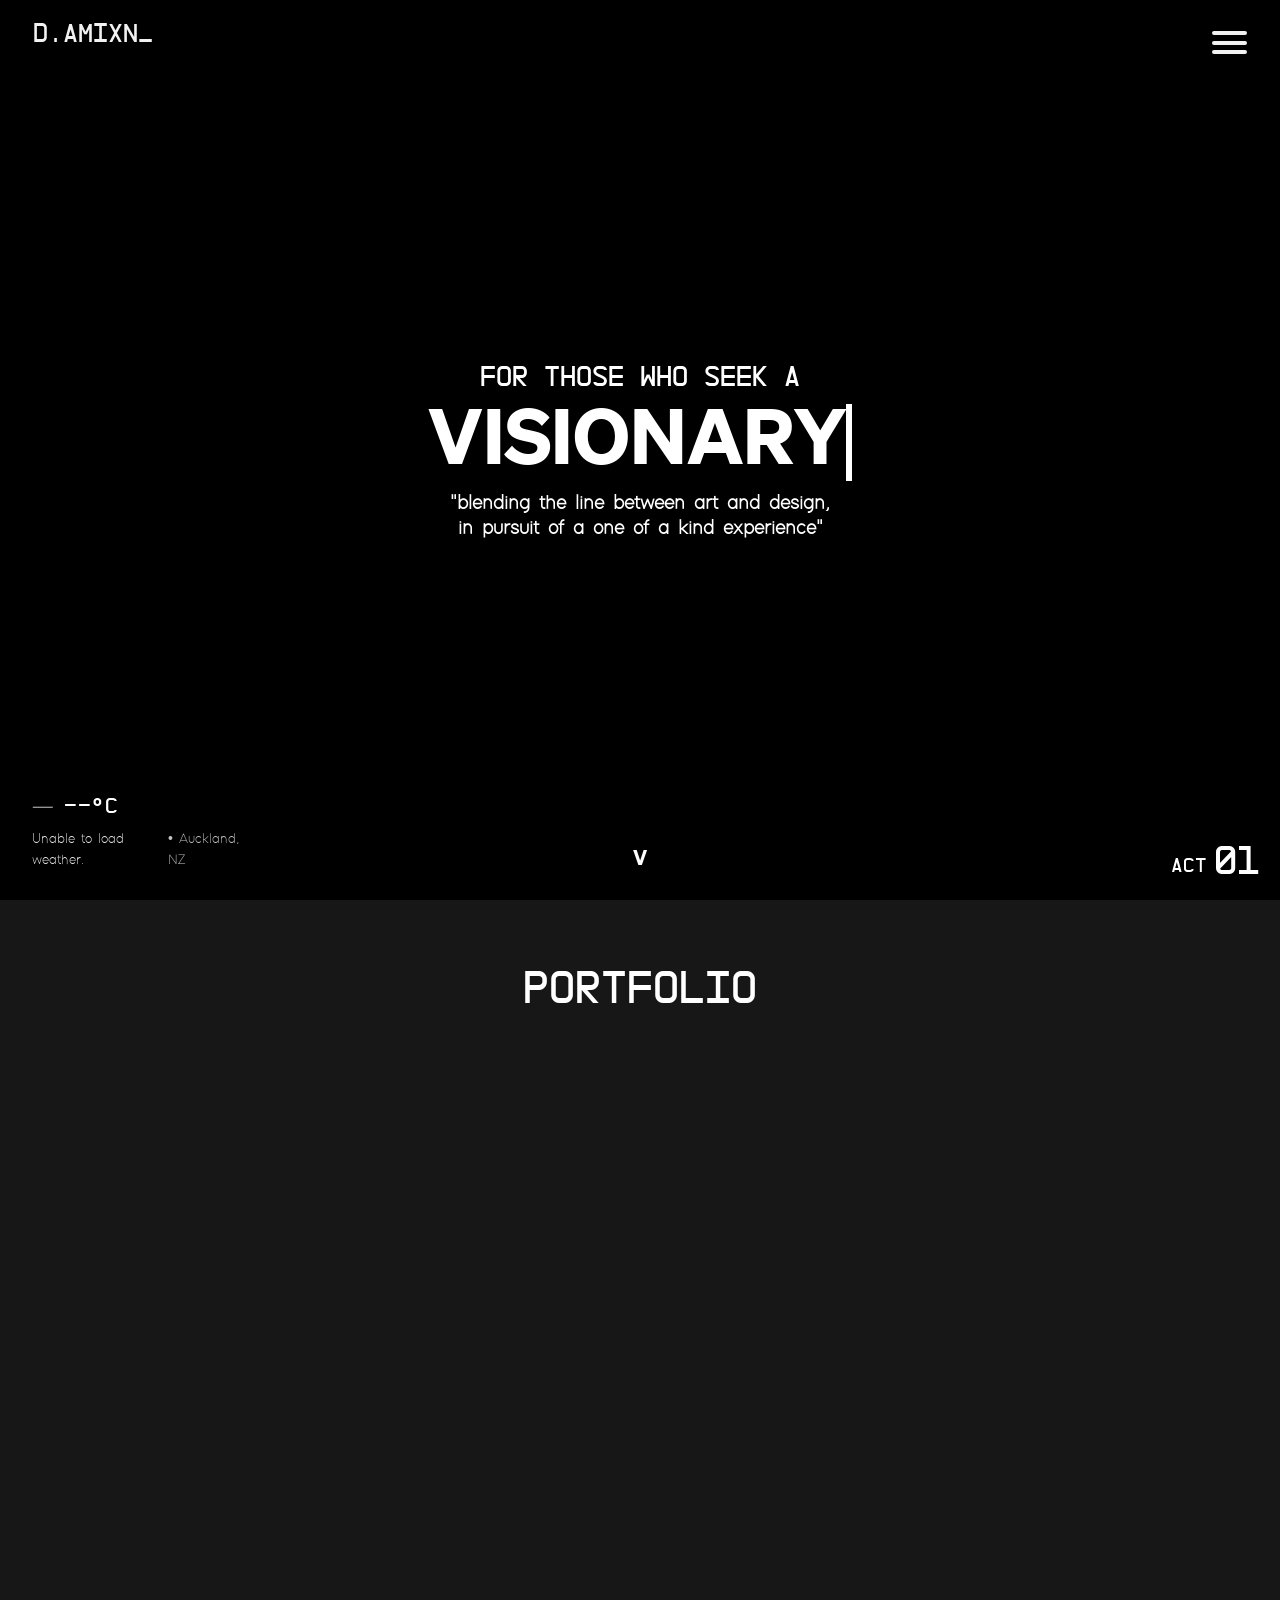
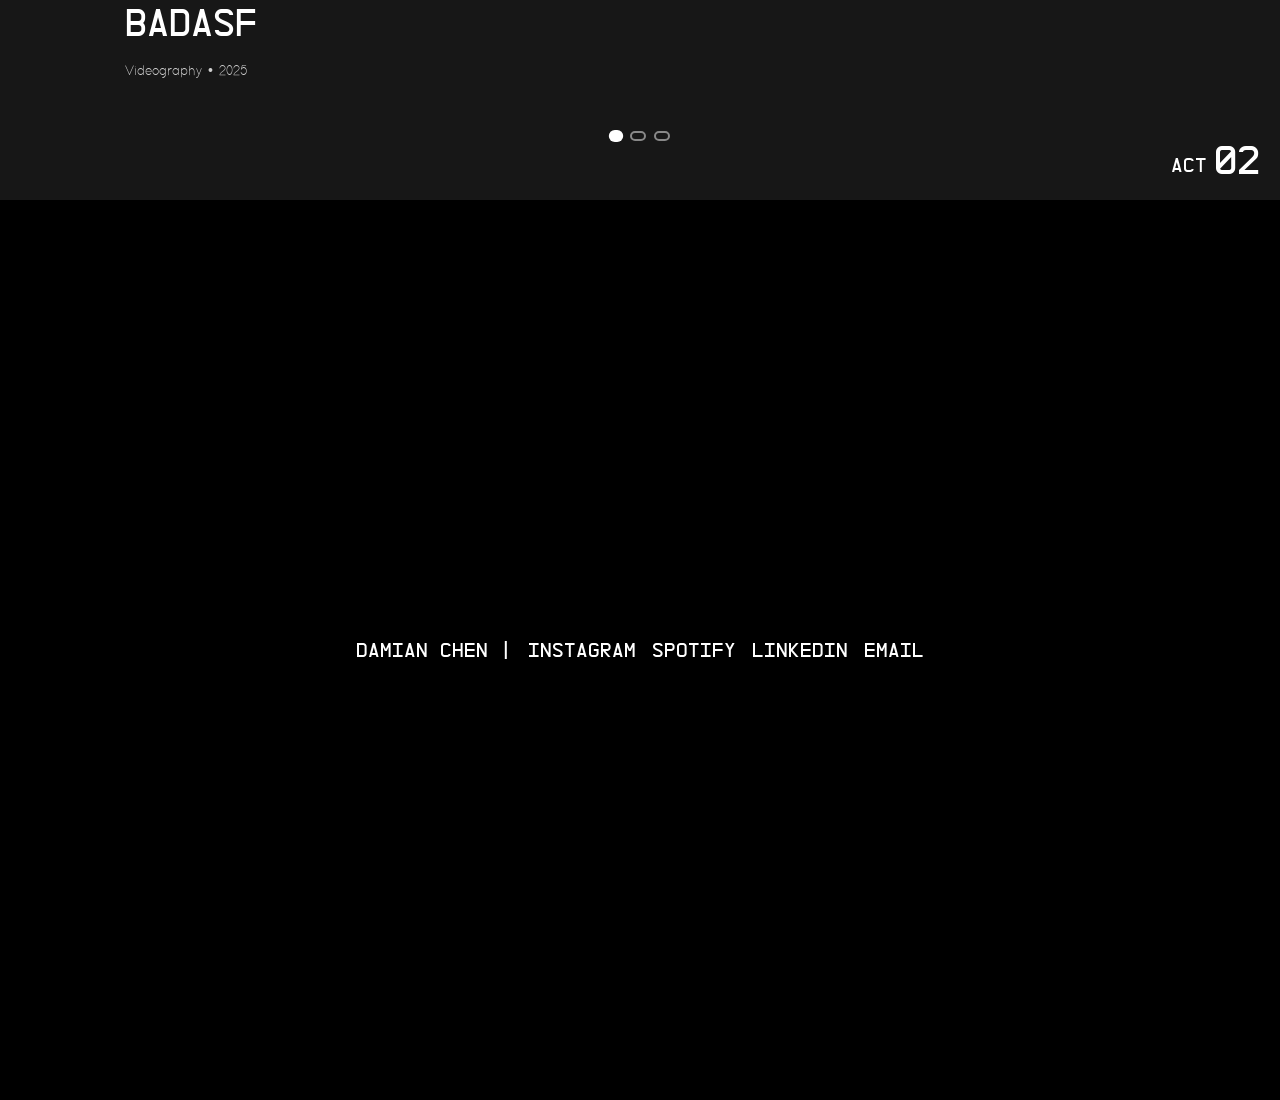
==== commit 406bb404: "site is finally taking shape !!" ====
--- a/index.html
+++ b/index.html
@@ -83,6 +83,11 @@
                 >
             </div>
 
+            <!-- Act 01 text -->
+            <div class="act-text" aria-label="Act 01">
+                <span class="act">act</span><span class="number">01</span>
+            </div>
+
             <!-- Weather widget -->
             <aside
                 id="weather-widget"
@@ -105,6 +110,12 @@
         <section id="portfolio" class="section">
             <div class="portfolio-header">
                 <h1>Portfolio</h1>
+
+                <!-- Act 02 text -->
+                <div class="act-text" aria-label="Act 02">
+                    <span class="act">act</span><span class="number">02</span>
+                </div>
+
             </div>
 
             <section
--- a/css/styles.css
+++ b/css/styles.css
@@ -298,10 +298,31 @@
 /* Keep the down arrow positioned responsively */
 .down-link {
     position: absolute;
-    bottom: 10vh;
+    bottom: 3vh;
     left: 50%;
     transform: translateX(-50%);
     font-size: clamp(16px, 1.6vw, 24px);
+}
+
+/* Act # text in bottom right */
+.act-text {
+    position: absolute;
+    right: 20px;
+    bottom: 20px;
+    font-family: "nb_architekt_std_neuebold", sans-serif;
+    z-index: 2;
+    display: flex;
+    align-items: flex-end;
+    gap: 0.5em;
+}
+
+.act-text .act {
+    font-size: clamp(10px, 1.6vw, 20px);
+}
+
+.act-text .number {
+    font-size: clamp(20px, 3.2vw, 40px);
+    transform: translateY(0.25em);
 }
 
 /*Reduce motion for users who prefer it */
@@ -374,6 +395,7 @@
     background-color: var(--bg-mid);
     color: #fff;
     display: block;
+    max-height: 100vh;
 }
 
 #portfolio .portfolio-header {
@@ -486,17 +508,19 @@
     width: 10px;
     height: 10px;
     border-radius: 999px;
-    background: #777;
-    opacity: 0.6;
+    background: transparent;
+    opacity: 1;
     cursor: pointer;
     transition:
         transform 150ms ease,
         opacity 150ms ease;
+    border: 2px solid #888;
 }
 #portfolio .carousel-indicators .dot[aria-selected="true"] {
-    background: var(--accent);
+    background: #fff;
     opacity: 1;
     transform: scale(1.2);
+    border: none;
 }
 
 /* Reduce motion */
